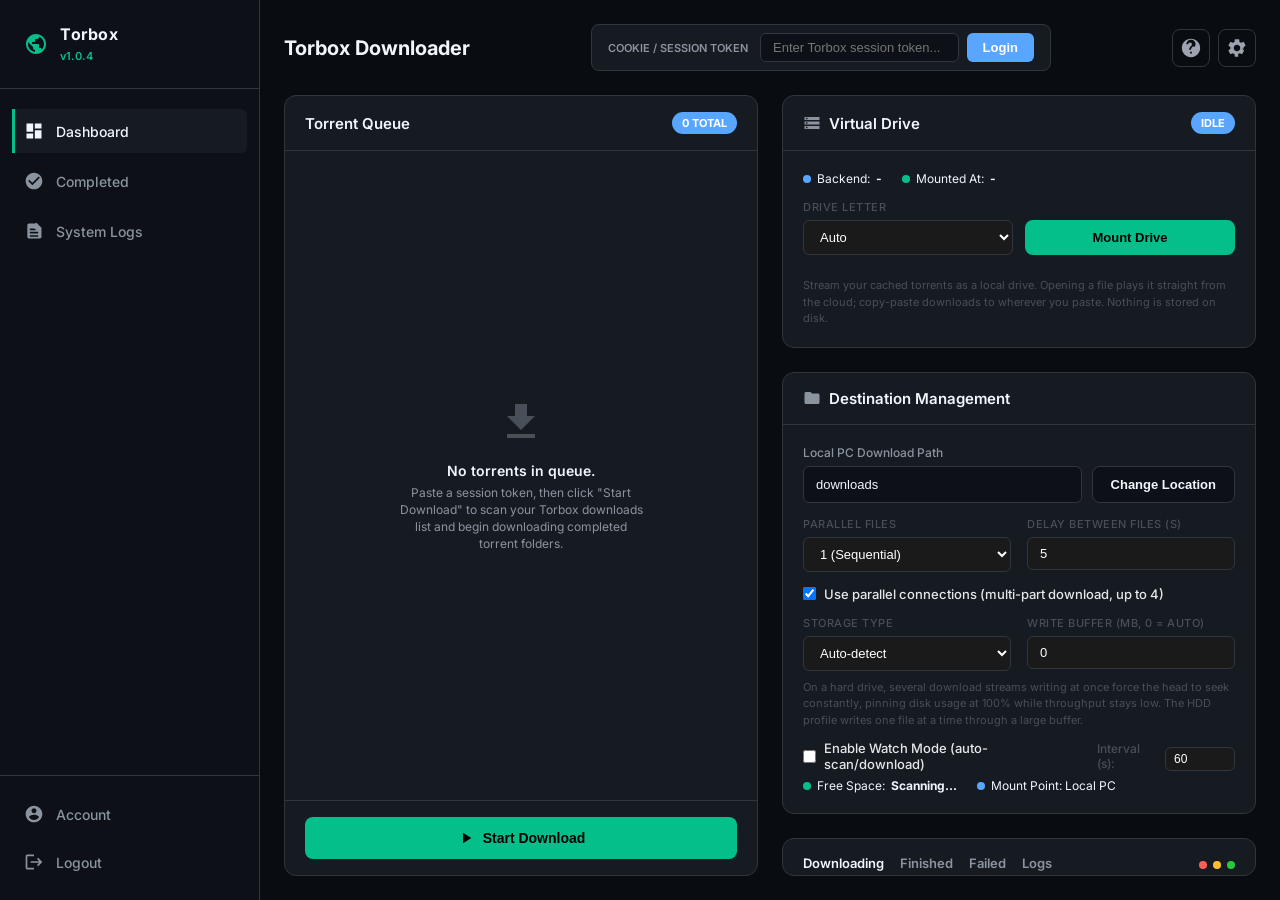
==== gui/index.html @ 49532474 "feat(mount): add virtual drive mounting functionality Implement a RaiDrive-style virtual drive mount" ====
<!DOCTYPE html>
<html lang="en">
<head>
    <meta charset="UTF-8">
    <meta name="viewport" content="width=device-width, initial-scale=1.0">
    <title>Torbox Downloader - Dashboard</title>
    <link href="https://fonts.googleapis.com/css2?family=Inter:wght@300;400;500;600;700&family=JetBrains+Mono:wght@400;500&display=swap" rel="stylesheet">
    <link rel="stylesheet" href="style.css">
</head>
<body>
    <div class="app-container">
        <!-- Sidebar Navigation -->
        <aside class="sidebar">
            <div class="sidebar-header">
                <div class="logo-icon">
                    <svg viewBox="0 0 24 24" width="24" height="24">
                        <path fill="#04BF8A" d="M12 2C6.48 2 2 6.48 2 12s4.48 10 10 10 10-4.48 10-10S17.52 2 12 2zm-1 17.93c-3.95-.49-7-3.85-7-7.93 0-.62.08-1.21.21-1.79L9 15v1c0 1.1.9 2 2 2v1.93zm6.9-2.54c-.26-.81-1-1.39-1.9-1.39h-1v-3c0-.55-.45-1-1-1H8v-2h2c.55 0 1-.45 1-1V7h2c1.1 0 2-.9 2-2v-.41c2.93 1.19 5 4.06 5 7.41 0 2.08-.8 3.97-2.1 5.39z"/>
                    </svg>
                </div>
                <div class="logo-text">
                    <h2>Torbox</h2>
                    <span>v1.0.4</span>
                </div>
            </div>
            
            <nav class="sidebar-menu">
                <a href="#" class="menu-item active" onclick="switchTab('dashboard')">
                    <svg viewBox="0 0 24 24" width="20" height="20" class="menu-icon"><path d="M3 13h8V3H3v10zm0 8h8v-6H3v6zm10 0h8V11h-8v10zm0-18v6h8V3h-8z"/></svg>
                    <span>Dashboard</span>
                </a>
                <a href="#" class="menu-item" onclick="switchTab('completed')">
                    <svg viewBox="0 0 24 24" width="20" height="20" class="menu-icon"><path d="M12 2C6.48 2 2 6.48 2 12s4.48 10 10 10 10-4.48 10-10S17.52 2 12 2zm-2 15l-5-5 1.41-1.41L10 14.17l7.59-7.59L19 8l-9 9z"/></svg>
                    <span>Completed</span>
                </a>
                <a href="#" class="menu-item" onclick="switchTab('logs')">
                    <svg viewBox="0 0 24 24" width="20" height="20" class="menu-icon"><path d="M13 3H6c-1.1 0-2 .9-2 2v14c0 1.1.89 2 1.99 2H19c1.1 0 2-.9 2-2V8l-6-6zm4 16H7v-2h10v2zm0-4H7v-2h10v2zm-3-4H7V9h7v2zm-1.5-6v4.5h4.5L12.5 5z"/></svg>
                    <span>System Logs</span>
                </a>
            </nav>

            <div class="sidebar-footer">
                <div class="menu-item" id="account-status">
                    <svg viewBox="0 0 24 24" width="20" height="20" class="menu-icon"><path d="M12 2C6.48 2 2 6.48 2 12s4.48 10 10 10 10-4.48 10-10S17.52 2 12 2zm0 3c1.66 0 3 1.34 3 3s-1.34 3-3 3-3-1.34-3-3 1.34-3 3-3zm0 14.2c-2.5 0-4.71-1.28-6-3.22.03-1.99 4-3.08 6-3.08 1.99 0 5.97 1.09 6 3.08-1.29 1.94-3.5 3.22-6 3.22z"/></svg>
                    <span>Account</span>
                </div>
                <a href="#" class="menu-item logout" onclick="triggerLogout()">
                    <svg viewBox="0 0 24 24" width="20" height="20" class="menu-icon"><path d="M17 7l-1.41 1.41L18.17 11H8v2h10.17l-2.58 2.58L17 17l5-5zM4 5h8V3H4c-1.1 0-2 .9-2 2v14c0 1.1.9 2 2 2h8v-2H4V5z"/></svg>
                    <span>Logout</span>
                </a>
            </div>
        </aside>

        <!-- Main Body -->
        <main class="main-content">
            <!-- Header section -->
            <header class="app-header">
                <div class="header-left">
                    <h1 id="page-title">Torbox Downloader</h1>
                </div>
                
                <div class="header-center">
                    <div class="cookie-input-box">
                        <label for="session-token-input">Cookie / Session Token</label>
                        <div class="input-wrapper">
                            <input type="password" id="session-token-input" placeholder="Enter Torbox session token..." />
                            <button id="login-btn" onclick="saveSettings()">Login</button>
                        </div>
                    </div>
                </div>

                <div class="header-right">
                    <div class="icon-btn" title="Help"><svg viewBox="0 0 24 24" width="22" height="22"><path fill="#9CA3AF" d="M12 2C6.48 2 2 6.48 2 12s4.48 10 10 10 10-4.48 10-10S17.52 2 12 2zm1 16h-2v-2h2v2zm1.07-7.75l-.9.92C12.45 11.9 12 12.5 12 14h-2v-.5c0-1.1.45-2.1 1.17-2.83l1.24-1.26c.37-.36.59-.86.59-1.41 0-1.1-.9-2-2-2s-2 .9-2 2H7c0-2.76 2.24-5 5-5s5 2.24 5 5c0 1.04-.42 1.99-1.07 2.75z"/></svg></div>
                    <div class="icon-btn" title="Settings"><svg viewBox="0 0 24 24" width="22" height="22"><path fill="#9CA3AF" d="M19.14 12.94c.04-.3.06-.61.06-.94 0-.32-.02-.64-.07-.94l2.03-1.58c.18-.14.23-.41.12-.61l-1.92-3.32c-.12-.22-.37-.29-.59-.22l-2.39.96c-.5-.38-1.03-.7-1.62-.94l-.36-2.54c-.04-.24-.24-.41-.48-.41h-3.84c-.24 0-.43.17-.47.41l-.36 2.54c-.59.24-1.13.57-1.62.94l-2.39-.96c-.22-.08-.47 0-.59.22L2.74 8.87c-.12.21-.08.47.12.61l2.03 1.58c-.05.3-.09.63-.09.94s.02.64.07.94l-2.03 1.58c-.18.14-.23.41-.12.61l1.92 3.32c.12.22.37.29.59.22l2.39-.96c.5.38 1.03.7 1.62.94l.36 2.54c.05.24.24.41.48.41h3.84c.24 0-.44-.17-.47-.41l-.36-2.54c.59-.24 1.13-.56 1.62-.94l2.39.96c.22.08.47 0 .59-.22l1.92-3.32c.12-.22.07-.47-.12-.61l-2.01-1.58zM12 15.6c-1.98 0-3.6-1.62-3.6-3.6s1.62-3.6 3.6-3.6 3.6 1.62 3.6 3.6-1.62 3.6-3.6 3.6z"/></svg></div>
                </div>
            </header>

            <!-- Page Views (Tab Content) -->
            <div class="tab-content" id="dashboard-view">
                <div class="dashboard-grid">
                    <!-- Left Column: Queue Management -->
                    <div class="card torrent-queue-card">
                        <div class="card-header">
                            <h3>Torrent Queue</h3>
                            <span class="badge" id="queue-count">0 TOTAL</span>
                        </div>
                        
                        <div class="queue-list" id="queue-container">
                            <div class="empty-state">
                                <svg viewBox="0 0 24 24" width="48" height="48" class="empty-icon"><path d="M19 9h-4V3H9v6H5l7 7 7-7zM5 18v2h14v-2H5z"/></svg>
                                <p>No torrents in queue.</p>
                                <span>Paste a session token, then click "Start Download" to scan your Torbox downloads list and begin downloading completed torrent folders.</span>
                            </div>
                        </div>

                        <div class="card-footer">
                            <button class="btn btn-primary btn-large" id="start-btn" onclick="toggleDownloadProcess()">
                                <svg viewBox="0 0 24 24" width="18" height="18" class="btn-icon"><path d="M8 5v14l11-7z"/></svg>
                                <span id="start-btn-text">Start Download</span>
                            </button>
                        </div>
                    </div>

                    <!-- Right Column: System Status, Path & Real-time Console -->
                    <div class="right-column">
                        <!-- Virtual Drive Card -->
                        <div class="card path-card" id="drive-card">
                            <div class="card-header">
                                <h3><svg viewBox="0 0 24 24" width="18" height="18" class="header-icon"><path d="M2 20h20v-4H2v4zm2-3h2v2H4v-2zM2 4v4h20V4H2zm2 3H4V5h2v2zm-2 7h20v-4H2v4zm2-3h2v2H4v-2z"/></svg> Virtual Drive</h3>
                                <span class="badge" id="drive-status-badge">IDLE</span>
                            </div>
                            <div class="card-body">
                                <div class="path-stats">
                                    <span class="stat-item"><span class="dot blue"></span> Backend: <strong id="drive-backend-val">-</strong></span>
                                    <span class="stat-item"><span class="dot emerald"></span> Mounted At: <strong id="drive-letter-val">-</strong></span>
                                </div>
                                <div style="display: flex; gap: 12px; margin-top: 14px;">
                                    <div style="flex: 1;">
                                        <label for="drive-letter-input" style="display: block; font-size: 11px; text-transform: uppercase; letter-spacing: 0.5px; color: var(--text-muted); margin-bottom: 6px;">Drive Letter</label>
                                        <select id="drive-letter-input" onchange="saveSettings()" style="width: 100%; background: #1a1a1a; border: 1px solid var(--border-color); border-radius: 6px; color: #ffffff; padding: 8px 12px; font-size: 13px; outline: none; box-sizing: border-box;">
                                            <option value="">Auto</option>
                                            <option value="Z">Z:</option>
                                            <option value="Y">Y:</option>
                                            <option value="X">X:</option>
                                            <option value="W">W:</option>
                                            <option value="V">V:</option>
                                            <option value="U">U:</option>
                                            <option value="T">T:</option>
                                            <option value="S">S:</option>
                                            <option value="R">R:</option>
                                            <option value="Q">Q:</option>
                                            <option value="P">P:</option>
                                            <option value="O">O:</option>
                                            <option value="N">N:</option>
                                            <option value="M">M:</option>
                                            <option value="L">L:</option>
                                            <option value="K">K:</option>
                                            <option value="J">J:</option>
                                            <option value="I">I:</option>
                                            <option value="H">H:</option>
                                            <option value="G">G:</option>
                                            <option value="F">F:</option>
                                        </select>
                                    </div>
                                    <div style="flex: 1; display: flex; align-items: flex-end;">
                                        <button class="btn btn-primary" id="mount-btn" onclick="mountDrive()" style="width: 100%;">Mount Drive</button>
                                    </div>
                                </div>
                                <div style="display: flex; gap: 10px; margin-top: 12px;">
                                    <button class="btn btn-secondary" id="open-drive-btn" onclick="openDrive()" style="flex: 1; display: none;">Open Drive</button>
                                    <button class="btn btn-secondary" id="unmount-btn" onclick="unmountDrive()" style="flex: 1; display: none;">Unmount</button>
                                </div>
                                <div style="margin-top: 10px; font-size: 11px; color: var(--text-muted); line-height: 1.5;" id="drive-hint-text">
                                    Stream your cached torrents as a local drive. Opening a file plays it straight from the cloud; copy-paste downloads to wherever you paste. Nothing is stored on disk.
                                </div>
                            </div>
                        </div>

                        <!-- Path Card -->
                        <div class="card path-card">
                            <div class="card-header">
                                <h3><svg viewBox="0 0 24 24" width="18" height="18" class="header-icon"><path d="M10 4H4c-1.1 0-1.99.9-1.99 2L2 18c0 1.1.9 2 2 2h16c1.1 0 2-.9 2-2V8c0-1.1-.9-2-2-2h-8l-2-2z"/></svg> Destination Management</h3>
                            </div>
                            <div class="card-body">
                                <label for="download-path-input">Local PC Download Path</label>
                                <div class="path-input-wrapper">
                                    <input type="text" id="download-path-input" value="downloads" placeholder="E.g., D:\Downloads\torbox" />
                                    <button class="btn btn-secondary" onclick="saveSettings()">Change Location</button>
                                </div>
                                <div style="display: flex; gap: 16px; margin-top: 14px; margin-bottom: 14px;">
                                    <div style="flex: 1;">
                                        <label for="parallel-downloads-input" style="display: block; font-size: 11px; text-transform: uppercase; letter-spacing: 0.5px; color: var(--text-muted); margin-bottom: 6px;">Parallel Files</label>
                                        <select id="parallel-downloads-input" onchange="saveSettings()" style="width: 100%; background: #1a1a1a; border: 1px solid var(--border-color); border-radius: 6px; color: #ffffff; padding: 8px 12px; font-size: 13px; outline: none; box-sizing: border-box;">
                                            <option value="1">1 (Sequential)</option>
                                            <option value="2">2 Files</option>
                                            <option value="3">3 Files</option>
                                            <option value="4">4 Files</option>
                                            <option value="5">5 Files</option>
                                        </select>
                                    </div>
                                    <div style="flex: 1;">
                                        <label for="delay-input" style="display: block; font-size: 11px; text-transform: uppercase; letter-spacing: 0.5px; color: var(--text-muted); margin-bottom: 6px;">Delay Between Files (s)</label>
                                    <input type="number" id="delay-input" min="0" max="60" value="5" onchange="saveSettings()" style="width: 100%; background: #1a1a1a; border: 1px solid var(--border-color); border-radius: 6px; color: #ffffff; padding: 8px 12px; font-size: 13px; outline: none; box-sizing: border-box;" />
                                </div>
                            </div>
                            <div style="margin-top: 12px;">
                                <label style="display: flex; align-items: center; gap: 8px; font-size: 13px; color: #e5e7eb; cursor: pointer;">
                                    <input type="checkbox" id="parallel-connections-input" checked onchange="saveSettings()" />
                                    <span>Use parallel connections (multi-part download, up to 4)</span>
                                </label>
                            </div>
                            <div style="display: flex; gap: 16px; margin-top: 14px;">
                                <div style="flex: 1;">
                                    <label for="disk-profile-input" style="display: block; font-size: 11px; text-transform: uppercase; letter-spacing: 0.5px; color: var(--text-muted); margin-bottom: 6px;">Storage Type</label>
                                    <select id="disk-profile-input" onchange="saveSettings()" style="width: 100%; background: #1a1a1a; border: 1px solid var(--border-color); border-radius: 6px; color: #ffffff; padding: 8px 12px; font-size: 13px; outline: none; box-sizing: border-box;">
                                        <option value="auto">Auto-detect</option>
                                        <option value="hdd">HDD (low disk usage)</option>
                                        <option value="ssd">SSD / NVMe (max speed)</option>
                                    </select>
                                </div>
                                <div style="flex: 1;">
                                    <label for="write-buffer-input" style="display: block; font-size: 11px; text-transform: uppercase; letter-spacing: 0.5px; color: var(--text-muted); margin-bottom: 6px;">Write Buffer (MB, 0 = auto)</label>
                                    <input type="number" id="write-buffer-input" min="0" max="256" step="4" value="0" onchange="saveSettings()" style="width: 100%; background: #1a1a1a; border: 1px solid var(--border-color); border-radius: 6px; color: #ffffff; padding: 8px 12px; font-size: 13px; outline: none; box-sizing: border-box;" />
                                </div>
                            </div>
                            <div style="margin-top: 8px; font-size: 11px; color: var(--text-muted); line-height: 1.5;">
                                On a hard drive, several download streams writing at once force the head to seek constantly, pinning disk usage at 100% while throughput stays low. The HDD profile writes one file at a time through a large buffer.
                            </div>
                            <div style="margin-top: 12px; display: flex; align-items: center; gap: 16px;">
                                <label style="display: flex; align-items: center; gap: 8px; font-size: 13px; color: #e5e7eb; cursor: pointer;">
                                    <input type="checkbox" id="watch-mode-input" onchange="saveSettings()" />
                                    <span>Enable Watch Mode (auto-scan/download)</span>
                                </label>
                                <div style="display: flex; align-items: center; gap: 8px;">
                                    <label for="watch-interval-input" style="font-size: 12px; color: var(--text-muted);">Interval (s):</label>
                                    <input type="number" id="watch-interval-input" min="10" max="3600" value="60" onchange="saveSettings()" style="width: 70px; background: #1a1a1a; border: 1px solid var(--border-color); border-radius: 6px; color: #ffffff; padding: 4px 8px; font-size: 12px; outline: none; box-sizing: border-box;" />
                                </div>
                            </div>
                            <div class="path-stats">
                                    <span class="stat-item"><span class="dot emerald"></span> Free Space: <strong id="free-space-val">Scanning...</strong></span>
                                    <span class="stat-item"><span class="dot blue"></span> Mount Point: Local PC</span>
                                </div>
                            </div>
                        </div>

                        <!-- Console Logs Card -->
                        <div class="card console-card">
                            <div class="card-header flex-header">
                                <div class="tabs-sub">
                                    <span class="sub-tab active" id="sub-tab-downloading" onclick="switchConsoleTab('downloading')">Downloading</span>
                                    <span class="sub-tab" id="sub-tab-finished" onclick="switchConsoleTab('finished')">Finished</span>
                                    <span class="sub-tab" id="sub-tab-failed" onclick="switchConsoleTab('failed')">Failed</span>
                                    <span class="sub-tab" id="sub-tab-logs" onclick="switchConsoleTab('logs')">Logs</span>
                                </div>
                                <div class="window-controls">
                                    <span class="w-dot red"></span>
                                    <span class="w-dot yellow"></span>
                                    <span class="w-dot green"></span>
                                </div>
                            </div>
                            <div class="console-body" id="console-logs">
                                <div class="console-line text-muted">[2026-07-04 12:00:00] INFO: Torbox Downloader dashboard initialized.</div>
                            </div>
                            <div class="console-footer">
                                <div class="console-actions">
                                    <button onclick="clearConsoleLogs()" class="clear-btn">Clear Console</button>
                                </div>
                            </div>
                        </div>
                    </div>
                </div>
            </div>

            <!-- Completed View -->
            <div class="tab-content hidden" id="completed-view">
                <div class="card full-width-card">
                    <div class="card-header">
                        <h3>Completed Downloads</h3>
                    </div>
                    <div class="card-body">
                        <table class="data-table">
                            <thead>
                                <tr>
                                    <th>Filename</th>
                                    <th>Folder / Path</th>
                                    <th>Size</th>
                                    <th>Status</th>
                                </tr>
                            </thead>
                            <tbody id="completed-table-body">
                                <tr>
                                    <td colspan="4" class="text-center text-muted">No completed downloads in this session yet.</td>
                                </tr>
                            </tbody>
                        </table>
                    </div>
                </div>
            </div>

            <!-- Logs View -->
            <div class="tab-content hidden" id="logs-view">
                <div class="card full-width-card logs-full-card">
                    <div class="card-header flex-header">
                        <h3>Full Raw System Logs</h3>
                        <button onclick="clearConsoleLogs()" class="btn btn-secondary btn-sm">Clear All Logs</button>
                    </div>
                    <div class="console-body full-height" id="full-raw-logs">
                        <div class="console-line text-muted">No raw logs collected yet.</div>
                    </div>
                </div>
            </div>
        </main>
    </div>

    <!-- Torrent Files Selection Modal -->
    <div id="files-modal" class="modal-overlay" style="display: none;">
        <div class="modal-content">
            <div class="modal-header">
                <h3>Select Files to Download</h3>
                <span class="close-modal" onclick="closeFilesModal()">&times;</span>
            </div>
            <div class="modal-body">
                <div id="modal-loading-state" class="modal-loading-overlay">
                    <div class="spinner"></div>
                    <p>Scraping torrent files structure...</p>
                </div>
                <div id="modal-error-state" class="modal-error-container" style="display: none;">
                    <div class="error-icon">⚠️</div>
                    <p id="modal-error-msg">Failed to load files structure.</p>
                    <button class="btn btn-secondary btn-sm" onclick="retryFetchStructure()">Retry</button>
                </div>
                <div id="modal-tree-content" style="display: none;">
                    <div class="torrent-modal-details">
                        <p>Torrent Name: <strong id="modal-torrent-name"></strong></p>
                    </div>
                    <div class="modal-actions-bar">
                        <label class="select-all-label">
                            <input type="checkbox" id="modal-select-all" checked onchange="toggleSelectAllFiles(this)" />
                            <span>Select All Files</span>
                            <span id="modal-selected-count" style="margin-left: 8px; font-weight: normal; color: #a0aec0;"></span>
                        </label>
                    </div>
                    <div class="files-tree-container" id="modal-files-tree">
                        <!-- Dynamic collapsible tree -->
                    </div>
                </div>
            </div>
            <div class="modal-footer">
                <button class="btn btn-secondary" onclick="closeFilesModal()">Cancel</button>
                <button class="btn btn-secondary" id="modal-generate-links-btn" onclick="openGenerateLinksModal()" style="display: none; align-items: center; gap: 8px;">
                    <svg viewBox="0 0 24 24" width="18" height="18" fill="currentColor" style="display: block;"><path d="M16 5v2h-2V5h2m4-2H12c-1.1 0-2 .9-2 2v14c0 1.1.9 2 2 2h8c1.1 0 2-.9 2-2V5c0-1.1-.9-2-2-2zm0 16H12V5h8v14zM4 7H2v14c0 1.1.9 2 2 2h14v-2H4V7z"/></svg>
                    <span>Generate DL Links</span>
                </button>
                <button class="btn btn-primary" id="modal-download-btn" onclick="startSelectedDownload()" style="display: none;">Download Selected</button>
            </div>
        </div>
    </div>

    <!-- Generate DL Links Modal -->
    <div id="generate-links-modal" class="modal-overlay" style="display: none;">
        <div class="modal-content">
            <div class="modal-header">
                <h3>Generate Download Links</h3>
                <span class="close-modal" onclick="closeGenerateLinksModal()">&times;</span>
            </div>
            <div class="modal-body">
                <div id="gen-links-setup">
                    <p style="margin-bottom: 16px; color: var(--text-secondary);">
                        Generate direct download links for the <strong id="gen-links-selected-count" style="color: var(--text-primary);">0</strong> selected files.
                    </p>
                    <div style="margin-bottom: 20px;">
                        <label style="display: block; font-size: 11px; text-transform: uppercase; letter-spacing: 0.5px; color: var(--text-secondary); margin-bottom: 8px;">Link Format Option</label>
                        <div class="link-format-options">
                            <label class="link-format-option">
                                <input type="radio" name="link-format" value="just-link" checked />
                                <span>1. Just link (e.g., https://...)</span>
                            </label>
                            <label class="link-format-option">
                                <input type="radio" name="link-format" value="link-title" />
                                <span>2. link:title (e.g., https://...:filename.ext)</span>
                            </label>
                        </div>
                    </div>
                    <button class="btn btn-primary btn-large" style="width: 100%; display: flex; align-items: center; justify-content: center; gap: 8px;" id="gen-links-start-btn" onclick="startGeneratingLinks()">
                        <svg viewBox="0 0 24 24" width="18" height="18" fill="currentColor"><path d="M12 2C6.48 2 2 6.48 2 12s4.48 10 10 10 10-4.48 10-10S17.52 2 12 2zm1 15h-2v-6h2v6zm0-8h-2V7h2v2z"/></svg>
                        <span>Generate Links</span>
                    </button>
                </div>
                
                <div id="gen-links-progress-container" style="display: none; margin-top: 10px; flex-grow: 1; flex-direction: column; justify-content: center;">
                    <div class="progress-bar-wrapper">
                        <div id="gen-links-progress-bar"></div>
                    </div>
                    <p id="gen-links-progress-status" style="font-size: 13px; text-align: center; color: var(--text-secondary);">Generating: 0 / 0 completed...</p>
                </div>

                <div id="gen-links-result-container" style="display: none; margin-top: 10px; flex-grow: 1; display: flex; flex-direction: column;">
                    <label for="gen-links-textarea" style="display: block; font-size: 11px; text-transform: uppercase; letter-spacing: 0.5px; color: var(--text-secondary); margin-bottom: 8px;">Generated Links</label>
                    <textarea id="gen-links-textarea" readonly></textarea>
                    <div style="margin-top: 12px; display: flex; gap: 10px;">
                        <button class="btn btn-primary" style="flex: 1;" onclick="copyGeneratedLinks()">Copy to Clipboard</button>
                    </div>
                </div>
            </div>
            <div class="modal-footer">
                <button class="btn btn-secondary" onclick="closeGenerateLinksModal()">Close</button>
            </div>
        </div>
    </div>

    <div id="toast-container"></div>
    <script src="app.js"></script>
</body>
</html>
---- gui/style.css ----
:root {
    --bg-darker: #090c10;
    --bg-dark: #0d1117;
    --bg-panel: #161b22;
    --bg-input: #0d1117;
    --border-color: #30363d;
    --border-hover: #04BF8A;
    --text-primary: #f0f6fc;
    --text-secondary: #8b949e;
    --text-muted: #484f58;
    --accent-emerald: #04BF8A;
    --accent-blue: #58a6ff;
    --accent-red: #ff7b72;
    --font-sans: 'Inter', sans-serif;
    --font-mono: 'JetBrains Mono', monospace;
    --sidebar-width: 260px;
}

* {
    box-sizing: border-box;
    margin: 0;
    padding: 0;
}

body {
    background-color: var(--bg-darker);
    color: var(--text-primary);
    font-family: var(--font-sans);
    height: 100vh;
    overflow: hidden;
}

.app-container {
    display: flex;
    height: 100vh;
    width: 100vw;
}

/* Sidebar Styling */
.sidebar {
    background-color: var(--bg-dark);
    border-right: 1px solid var(--border-color);
    display: flex;
    flex-direction: column;
    height: 100%;
    width: var(--sidebar-width);
    flex-shrink: 0;
}

.sidebar-header {
    align-items: center;
    border-bottom: 1px solid var(--border-color);
    display: flex;
    gap: 12px;
    padding: 24px;
}

.logo-icon svg {
    display: block;
}

.logo-text h2 {
    font-size: 16px;
    font-weight: 700;
    letter-spacing: 0.5px;
}

.logo-text span {
    color: var(--accent-emerald);
    font-size: 11px;
    font-weight: 600;
}

.sidebar-menu {
    display: flex;
    flex-direction: column;
    gap: 6px;
    padding: 20px 12px;
    flex-grow: 1;
}

.menu-item {
    align-items: center;
    border-radius: 6px;
    color: var(--text-secondary);
    display: flex;
    gap: 12px;
    padding: 12px;
    text-decoration: none;
    transition: all 0.2s ease;
    font-size: 14px;
    font-weight: 500;
}

.menu-item:hover, .menu-item.active {
    background-color: var(--bg-panel);
    color: var(--text-primary);
}

.menu-item.active {
    border-left: 3px solid var(--accent-emerald);
    border-radius: 0 6px 6px 0;
    padding-left: 9px;
}

.menu-icon {
    fill: currentColor;
    transition: transform 0.2s ease;
}

.menu-item:hover .menu-icon {
    transform: translateX(2px);
}

.sidebar-footer {
    border-top: 1px solid var(--border-color);
    display: flex;
    flex-direction: column;
    gap: 4px;
    padding: 16px 12px;
}

.menu-item.logout:hover {
    color: var(--accent-red);
}

/* Main content */
.main-content {
    display: flex;
    flex-direction: column;
    flex-grow: 1;
    height: 100%;
    overflow: hidden;
    padding: 24px;
}

/* Header */
.app-header {
    display: flex;
    align-items: center;
    justify-content: space-between;
    margin-bottom: 24px;
    flex-shrink: 0;
    gap: 20px;
}

.app-header h1 {
    font-size: 20px;
    font-weight: 700;
}

.cookie-input-box {
    background-color: var(--bg-panel);
    border: 1px solid var(--border-color);
    border-radius: 8px;
    padding: 8px 16px;
    display: flex;
    align-items: center;
    gap: 12px;
    width: 460px;
}

.cookie-input-box label {
    color: var(--text-secondary);
    font-size: 11px;
    font-weight: 600;
    text-transform: uppercase;
    white-space: nowrap;
}

.input-wrapper {
    display: flex;
    flex-grow: 1;
    gap: 8px;
}

.input-wrapper input {
    background-color: var(--bg-input);
    border: 1px solid var(--border-color);
    border-radius: 6px;
    color: var(--text-primary);
    padding: 6px 12px;
    font-size: 13px;
    flex-grow: 1;
    outline: none;
    transition: border-color 0.2s;
}

.input-wrapper input:focus {
    border-color: var(--accent-emerald);
}

.input-wrapper button {
    background-color: var(--accent-blue);
    border: none;
    border-radius: 6px;
    color: #ffffff;
    cursor: pointer;
    font-size: 13px;
    font-weight: 600;
    padding: 6px 16px;
    transition: opacity 0.2s;
}

.input-wrapper button:hover {
    opacity: 0.9;
}

.header-right {
    display: flex;
    gap: 8px;
}

.icon-btn {
    align-items: center;
    background-color: transparent;
    border: 1px solid var(--border-color);
    border-radius: 8px;
    cursor: pointer;
    display: flex;
    height: 38px;
    justify-content: center;
    width: 38px;
    transition: all 0.2s;
}

.icon-btn:hover {
    background-color: var(--bg-panel);
    border-color: var(--text-secondary);
}

/* Dashboard views & Content Grid */
.tab-content {
    flex-grow: 1;
    overflow: hidden;
    display: flex;
}

.tab-content.hidden {
    display: none !important;
}

.dashboard-grid {
    display: grid;
    grid-template-columns: 1fr 1fr;
    gap: 24px;
    width: 100%;
    height: 100%;
}

.right-column {
    display: flex;
    flex-direction: column;
    gap: 24px;
    height: 100%;
    overflow: hidden;
}

/* Cards layout */
.card {
    background-color: var(--bg-panel);
    border: 1px solid var(--border-color);
    border-radius: 12px;
    display: flex;
    flex-direction: column;
    overflow: hidden;
}

.torrent-queue-card {
    height: 100%;
}

.card-header {
    border-bottom: 1px solid var(--border-color);
    display: flex;
    align-items: center;
    justify-content: space-between;
    padding: 16px 20px;
    flex-shrink: 0;
}

.card-header h3 {
    font-size: 15px;
    font-weight: 600;
    display: flex;
    align-items: center;
    gap: 8px;
}

.header-icon {
    fill: var(--text-secondary);
}

.flex-header {
    display: flex;
    justify-content: space-between;
    align-items: center;
}

.badge {
    background-color: var(--accent-blue);
    border-radius: 20px;
    color: #ffffff;
    font-size: 11px;
    font-weight: 700;
    padding: 4px 10px;
}

.card-body {
    padding: 20px;
    flex-grow: 1;
    overflow-y: auto;
}

/* Torrent Queue items */
.queue-list {
    flex-grow: 1;
    overflow-y: auto;
    padding: 16px 20px;
    display: flex;
    flex-direction: column;
    gap: 12px;
}

.queue-item {
    background-color: var(--bg-dark);
    border: 1px solid var(--border-color);
    border-radius: 8px;
    padding: 14px 16px;
    display: flex;
    flex-direction: column;
    gap: 8px;
    transition: all 0.2s;
    position: relative;
}

.queue-item:hover {
    border-color: var(--accent-emerald);
}

.queue-item.selected {
    border-color: var(--accent-emerald);
    box-shadow: 0 0 0 1px var(--accent-emerald);
    background-color: rgba(4, 191, 138, 0.05);
}

.queue-row {
    display: flex;
    justify-content: space-between;
    align-items: center;
}

.torrent-name {
    font-size: 13px;
    font-weight: 600;
    max-width: 70%;
    overflow: hidden;
    text-overflow: ellipsis;
    white-space: nowrap;
}

.torrent-size {
    font-size: 12px;
    color: var(--text-secondary);
    font-weight: 500;
}

.torrent-status {
    font-size: 11px;
    font-weight: 500;
    text-transform: uppercase;
    display: flex;
    align-items: center;
    gap: 6px;
}

.status-text.completed { color: var(--accent-emerald); }
.status-text.downloading { color: var(--accent-blue); }
.status-text.queued { color: var(--text-secondary); }
.status-text.failed { color: var(--accent-red); }

.progress-container {
    background-color: var(--bg-panel);
    border-radius: 4px;
    height: 6px;
    width: 100%;
    overflow: hidden;
    position: relative;
}

.progress-bar {
    background-color: var(--accent-emerald);
    height: 100%;
    width: 0%;
    transition: width 0.3s ease;
}

.progress-bar.downloading {
    background-color: var(--accent-blue);
}

.progress-bar.failed {
    background-color: var(--accent-red);
}

/* Empty State visual */
.empty-state {
    display: flex;
    flex-direction: column;
    align-items: center;
    justify-content: center;
    text-align: center;
    flex-grow: 1;
    padding: 40px 20px;
}

.empty-icon {
    fill: var(--text-muted);
    margin-bottom: 16px;
}

.empty-state p {
    font-size: 14px;
    font-weight: 600;
    margin-bottom: 6px;
}

.empty-state span {
    color: var(--text-secondary);
    font-size: 12px;
    max-width: 250px;
    line-height: 1.4;
}

.card-footer {
    border-top: 1px solid var(--border-color);
    padding: 16px 20px;
    display: flex;
    flex-direction: column;
    gap: 12px;
    flex-shrink: 0;
}

.torrent-url-input input {
    width: 100%;
    background-color: var(--bg-dark);
    border: 1px solid var(--border-color);
    border-radius: 6px;
    color: var(--text-primary);
    padding: 10px 14px;
    font-size: 13px;
    outline: none;
}

.torrent-url-input input:focus {
    border-color: var(--accent-emerald);
}

/* Buttons */
.btn {
    align-items: center;
    border: none;
    border-radius: 8px;
    cursor: pointer;
    display: inline-flex;
    font-size: 13px;
    font-weight: 600;
    justify-content: center;
    gap: 8px;
    padding: 10px 18px;
    transition: all 0.2s;
}

.btn-primary {
    background-color: var(--accent-emerald);
    color: #000000;
}

.btn-primary:hover {
    filter: brightness(1.1);
}

.btn-secondary {
    background-color: var(--bg-dark);
    border: 1px solid var(--border-color);
    color: var(--text-primary);
}

.btn-secondary:hover {
    background-color: var(--bg-panel);
    border-color: var(--text-secondary);
}

.btn-large {
    width: 100%;
    padding: 12px;
    font-size: 14px;
}

.btn-icon {
    fill: currentColor;
}

/* Path Card Specifics */
.path-input-wrapper {
    display: flex;
    gap: 10px;
    margin-bottom: 12px;
}

.path-input-wrapper input {
    background-color: var(--bg-input);
    border: 1px solid var(--border-color);
    border-radius: 6px;
    color: var(--text-primary);
    padding: 8px 12px;
    font-size: 13px;
    flex-grow: 1;
    outline: none;
}

.path-input-wrapper input:focus {
    border-color: var(--accent-emerald);
}

.path-card label {
    display: block;
    color: var(--text-secondary);
    font-size: 12px;
    font-weight: 500;
    margin-bottom: 6px;
}

.path-stats {
    display: flex;
    gap: 20px;
    font-size: 12px;
}

.stat-item {
    display: flex;
    align-items: center;
    gap: 6px;
}

.dot {
    height: 8px;
    width: 8px;
    border-radius: 50%;
    display: inline-block;
}

.dot.emerald { background-color: var(--accent-emerald); }
.dot.blue { background-color: var(--accent-blue); }

/* Console Card Specifics */
.console-card {
    flex-grow: 1;
    height: 0; /* Let flex layout fill the height */
}

.tabs-sub {
    display: flex;
    gap: 16px;
}

.sub-tab {
    color: var(--text-secondary);
    cursor: pointer;
    font-size: 13px;
    font-weight: 600;
    padding-bottom: 4px;
    position: relative;
}

.sub-tab.active {
    color: var(--text-primary);
}

.sub-tab.active::after {
    background-color: var(--accent-blue);
    bottom: -13px;
    content: "";
    height: 2px;
    left: 0;
    position: absolute;
    width: 100%;
}

.window-controls {
    display: flex;
    gap: 6px;
}

.w-dot {
    height: 8px;
    width: 8px;
    border-radius: 50%;
    display: inline-block;
}

.w-dot.red { background-color: #ff5f56; }
.w-dot.yellow { background-color: #ffbd2e; }
.w-dot.green { background-color: #27c93f; }

.console-body {
    background-color: var(--bg-darker);
    border: 1px solid var(--border-color);
    border-radius: 6px;
    font-family: var(--font-mono);
    font-size: 11px;
    overflow-y: auto;
    padding: 16px;
    flex-grow: 1;
    margin: 10px 20px;
    display: flex;
    flex-direction: column;
    gap: 6px;
}

.console-line {
    line-height: 1.4;
    white-space: pre-wrap;
    word-break: break-all;
}

.text-muted { color: var(--text-secondary); }
.text-center { text-align: center; }

.console-footer {
    border-top: 1px solid var(--border-color);
    padding: 10px 20px;
    display: flex;
    align-items: center;
    justify-content: space-between;
    flex-shrink: 0;
}

.sys-metrics {
    display: flex;
    gap: 16px;
    font-size: 11px;
    color: var(--text-secondary);
}

.clear-btn {
    background: none;
    border: none;
    color: var(--text-secondary);
    cursor: pointer;
    font-size: 11px;
    font-weight: 500;
    transition: color 0.2s;
}

.clear-btn:hover {
    color: var(--text-primary);
}

/* Full Width Card (Completed Page) */
.full-width-card {
    width: 100%;
    height: 100%;
}

.data-table {
    width: 100%;
    border-collapse: collapse;
    font-size: 13px;
    text-align: left;
}

.data-table th, .data-table td {
    padding: 12px 16px;
    border-bottom: 1px solid var(--border-color);
}

.data-table th {
    font-weight: 600;
    color: var(--text-secondary);
}

/* System Logs View Card */
.logs-full-card {
    width: 100%;
    height: 100%;
}

.console-body.full-height {
    margin: 20px;
    height: calc(100% - 100px);
}

/* Toast Notifications */
#toast-container {
    position: fixed;
    top: 20px;
    right: 20px;
    z-index: 10000;
    display: flex;
    flex-direction: column;
    gap: 10px;
    pointer-events: none;
}

.toast {
    pointer-events: auto;
    display: flex;
    align-items: flex-start;
    gap: 12px;
    padding: 14px 18px;
    border-radius: 10px;
    background: var(--bg-panel);
    border: 1px solid var(--border-color);
    box-shadow: 0 8px 32px rgba(0, 0, 0, 0.4);
    backdrop-filter: blur(12px);
    min-width: 340px;
    max-width: 460px;
    animation: toast-slide-in 0.35s cubic-bezier(0.22, 1, 0.36, 1);
    transition: opacity 0.3s ease, transform 0.3s ease;
}

.toast.toast-hiding {
    opacity: 0;
    transform: translateX(30px);
}

.toast-icon {
    flex-shrink: 0;
    width: 22px;
    height: 22px;
    margin-top: 1px;
}

.toast-body {
    flex: 1;
}

.toast-title {
    font-weight: 600;
    font-size: 13px;
    margin-bottom: 3px;
}

.toast-message {
    font-size: 12px;
    color: var(--text-secondary);
    line-height: 1.4;
}

.toast-close {
    flex-shrink: 0;
    background: none;
    border: none;
    color: var(--text-muted);
    cursor: pointer;
    font-size: 18px;
    line-height: 1;
    padding: 0 2px;
    transition: color 0.2s;
}

.toast-close:hover {
    color: var(--text-primary);
}

.toast.toast-warning {
    border-color: #d4940080;
    background: linear-gradient(135deg, rgba(212, 148, 0, 0.08), var(--bg-panel));
}

.toast.toast-warning .toast-icon { fill: #d49400; }
.toast.toast-warning .toast-title { color: #f0b429; }

.toast.toast-error {
    border-color: #ff7b7280;
    background: linear-gradient(135deg, rgba(255, 123, 114, 0.08), var(--bg-panel));
}

.toast.toast-error .toast-icon { fill: var(--accent-red); }
.toast.toast-error .toast-title { color: var(--accent-red); }

.toast.toast-success {
    border-color: #04BF8A80;
    background: linear-gradient(135deg, rgba(4, 191, 138, 0.08), var(--bg-panel));
}

.toast.toast-success .toast-icon { fill: var(--accent-emerald); }
.toast.toast-success .toast-title { color: var(--accent-emerald); }

@keyframes toast-slide-in {
    from { opacity: 0; transform: translateX(40px); }
    to { opacity: 1; transform: translateX(0); }
}

/* Modal Overlay & Modal Window */
.modal-overlay {
    position: fixed;
    top: 0;
    left: 0;
    width: 100vw;
    height: 100vh;
    background: rgba(0, 0, 0, 0.7);
    backdrop-filter: blur(8px);
    display: flex;
    align-items: center;
    justify-content: center;
    z-index: 1000;
    opacity: 0;
    pointer-events: none;
    transition: opacity 0.3s ease;
}

.modal-overlay.active {
    opacity: 1;
    pointer-events: auto;
}

.modal-content {
    background: linear-gradient(135deg, #18181b 0%, #09090b 100%);
    border: 1px solid var(--border-color);
    border-radius: 12px;
    width: 90%;
    max-width: 650px;
    max-height: 80vh;
    box-shadow: 0 20px 25px -5px rgba(0, 0, 0, 0.8), 0 0 20px rgba(4, 191, 138, 0.15);
    display: flex;
    flex-direction: column;
    overflow: hidden;
    transform: scale(0.95);
    transition: transform 0.3s ease;
}

.modal-overlay.active .modal-content {
    transform: scale(1);
}

.modal-header {
    padding: 16px 24px;
    border-bottom: 1px solid var(--border-color);
    display: flex;
    justify-content: space-between;
    align-items: center;
    background: var(--bg-panel);
}

.modal-header h3 {
    margin: 0;
    font-size: 16px;
    font-weight: 700;
    color: var(--text-primary);
}

.close-modal {
    color: var(--text-muted);
    font-size: 24px;
    font-weight: 300;
    cursor: pointer;
    line-height: 1;
    transition: color 0.2s;
}

.close-modal:hover {
    color: var(--text-primary);
}

.modal-body {
    padding: 24px;
    overflow-y: auto;
    flex-grow: 1;
    display: flex;
    flex-direction: column;
    min-height: 250px;
    position: relative;
}

.modal-footer {
    padding: 16px 24px;
    border-top: 1px solid var(--border-color);
    display: flex;
    justify-content: flex-end;
    gap: 12px;
    background: var(--bg-panel);
}

/* Spinner / Loading state */
.modal-loading-overlay {
    display: flex;
    flex-direction: column;
    align-items: center;
    justify-content: center;
    position: absolute;
    top: 0;
    left: 0;
    right: 0;
    bottom: 0;
    background: rgba(9, 9, 11, 0.9);
    z-index: 10;
    gap: 16px;
}

.spinner {
    width: 40px;
    height: 40px;
    border: 3px solid rgba(4, 191, 138, 0.1);
    border-radius: 50%;
    border-top-color: var(--accent-emerald);
    animation: spin 1s ease-in-out infinite;
}

@keyframes spin {
    to { transform: rotate(360deg); }
}

.modal-loading-overlay p {
    color: var(--text-secondary);
    font-size: 14px;
}

/* Error state inside modal */
.modal-error-container {
    display: flex;
    flex-direction: column;
    align-items: center;
    justify-content: center;
    padding: 40px 20px;
    text-align: center;
    gap: 16px;
}

.error-icon {
    font-size: 48px;
}

.modal-error-container p {
    color: var(--accent-red);
    font-size: 14px;
    max-width: 400px;
}

/* Actions / Info Bar */
.torrent-modal-details {
    margin-bottom: 16px;
}

.torrent-modal-details p {
    font-size: 14px;
    color: var(--text-secondary);
}

.torrent-modal-details strong {
    color: var(--text-primary);
}

.modal-actions-bar {
    display: flex;
    align-items: center;
    margin-bottom: 16px;
    padding-bottom: 12px;
    border-bottom: 1px dashed var(--border-color);
}

.select-all-label {
    display: flex;
    align-items: center;
    gap: 8px;
    cursor: pointer;
    font-size: 13px;
    font-weight: 600;
}

/* Tree Structure styling */
.files-tree-container {
    border: 1px solid var(--border-color);
    background-color: var(--bg-dark);
    border-radius: 8px;
    padding: 12px;
    max-height: 320px;
    overflow-y: auto;
}

/* Custom Scrollbar for Modal and Tree */
.files-tree-container::-webkit-scrollbar, .modal-body::-webkit-scrollbar {
    width: 6px;
}

.files-tree-container::-webkit-scrollbar-track, .modal-body::-webkit-scrollbar-track {
    background: transparent;
}

.files-tree-container::-webkit-scrollbar-thumb, .modal-body::-webkit-scrollbar-thumb {
    background: rgba(255, 255, 255, 0.1);
    border-radius: 4px;
}

.files-tree-container::-webkit-scrollbar-thumb:hover, .modal-body::-webkit-scrollbar-thumb:hover {
    background: rgba(4, 191, 138, 0.3);
}

.tree-node {
    margin-bottom: 4px;
}

.tree-row {
    display: flex;
    align-items: center;
    padding: 6px 8px;
    border-radius: 6px;
    cursor: pointer;
    transition: background 0.15s;
    user-select: none;
    font-size: 13px;
}

.tree-row:hover {
    background-color: rgba(255, 255, 255, 0.03);
}

.tree-toggle-icon {
    width: 16px;
    height: 16px;
    display: flex;
    align-items: center;
    justify-content: center;
    color: var(--text-muted);
    font-size: 11px;
    margin-right: 4px;
    transition: transform 0.2s;
}

.tree-toggle-icon.expanded {
    transform: rotate(90deg);
}

.tree-checkbox {
    margin-right: 8px;
    cursor: pointer;
    accent-color: var(--accent-emerald);
}

.tree-item-icon {
    margin-right: 8px;
    display: flex;
    align-items: center;
    justify-content: center;
}

.tree-item-icon svg {
    width: 16px;
    height: 16px;
}

.tree-item-icon.folder svg {
    fill: #eab308; /* folder yellow color */
}

.tree-item-icon.file svg {
    fill: var(--text-muted);
}

.tree-node-name {
    flex-grow: 1;
    color: var(--text-primary);
    overflow: hidden;
    text-overflow: ellipsis;
    white-space: nowrap;
}

.tree-node-size {
    color: var(--text-muted);
    font-size: 11px;
    margin-left: 12px;
    white-space: nowrap;
}

.tree-children {
    padding-left: 20px;
    margin-left: 8px;
    border-left: 1px dashed rgba(255, 255, 255, 0.05);
}

.tree-children.hidden {
    display: none;
}

/* Generate Download Links Modal styles */
#generate-links-modal textarea {
    width: 100%;
    height: 180px;
    background: #0d1117;
    border: 1px solid var(--border-color);
    border-radius: 6px;
    color: var(--text-primary);
    padding: 12px;
    font-family: var(--font-mono);
    font-size: 13px;
    resize: vertical;
    outline: none;
    box-sizing: border-box;
}

#generate-links-modal textarea:focus {
    border-color: var(--accent-emerald);
    box-shadow: 0 0 0 2px rgba(4, 191, 138, 0.25);
}

.link-format-options {
    margin-bottom: 20px;
    display: flex;
    flex-direction: column;
    gap: 12px;
}

.link-format-option {
    display: flex;
    align-items: center;
    gap: 10px;
    cursor: pointer;
    font-size: 14px;
    color: var(--text-primary);
    padding: 8px 12px;
    background: var(--bg-panel);
    border: 1px solid var(--border-color);
    border-radius: 6px;
    transition: all 0.2s ease;
}

.link-format-option:hover {
    border-color: var(--accent-emerald);
    background: rgba(4, 191, 138, 0.03);
}

.link-format-option input[type="radio"] {
    accent-color: var(--accent-emerald);
    width: 16px;
    height: 16px;
    margin: 0;
}

.progress-bar-wrapper {
    background: rgba(255, 255, 255, 0.05);
    border: 1px solid var(--border-color);
    border-radius: 8px;
    height: 12px;
    overflow: hidden;
    margin-bottom: 12px;
}

#gen-links-progress-bar {
    height: 100%;
    width: 0%;
    background: var(--accent-emerald);
    transition: width 0.2s ease;
}
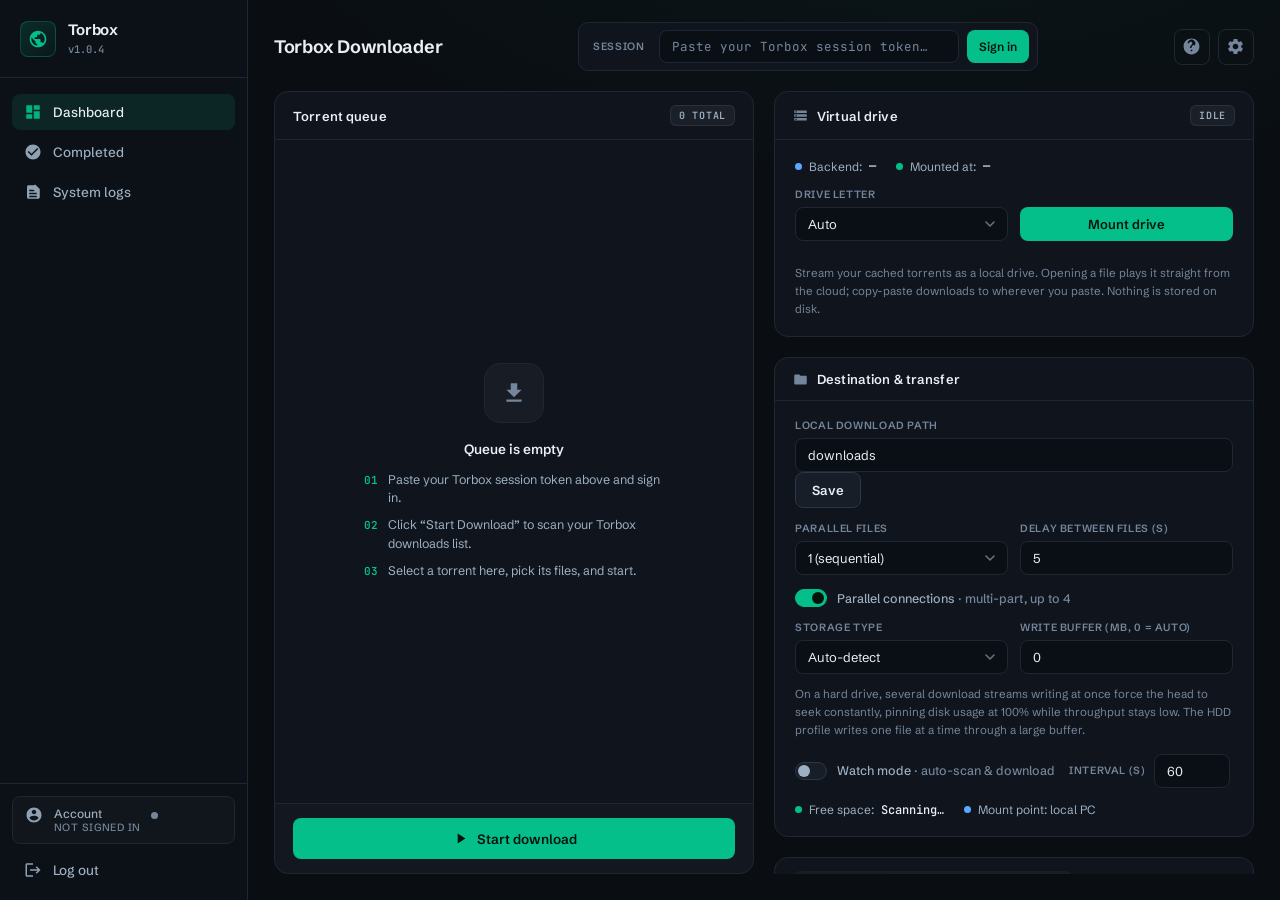
==== commit 84193b13: "refactor(ui): overhaul design system and improve security Implement a new design system with a refin" ====
--- a/gui/index.html
+++ b/gui/index.html
@@ -3,8 +3,13 @@
 <head>
     <meta charset="UTF-8">
     <meta name="viewport" content="width=device-width, initial-scale=1.0">
-    <title>Torbox Downloader - Dashboard</title>
-    <link href="https://fonts.googleapis.com/css2?family=Inter:wght@300;400;500;600;700&family=JetBrains+Mono:wght@400;500&display=swap" rel="stylesheet">
+    <meta name="color-scheme" content="dark">
+    <meta name="theme-color" content="#0a0e13">
+    <title>Torbox Downloader — Dashboard</title>
+    <link rel="icon" href="data:image/svg+xml,%3Csvg xmlns='http://www.w3.org/2000/svg' viewBox='0 0 32 32'%3E%3Crect width='32' height='32' rx='8' fill='%2304bf8a'/%3E%3Cpath d='M16 7v11m0 0l-4.5-4.5M16 18l4.5-4.5M9.5 23.5h13' stroke='%2304120c' stroke-width='2.4' stroke-linecap='round' stroke-linejoin='round' fill='none'/%3E%3C/svg%3E">
+    <link rel="preconnect" href="https://fonts.googleapis.com">
+    <link rel="preconnect" href="https://fonts.gstatic.com" crossorigin>
+    <link href="https://fonts.googleapis.com/css2?family=Schibsted+Grotesk:wght@400;500;600;700&family=JetBrains+Mono:wght@400;500;600&display=swap" rel="stylesheet">
     <link rel="stylesheet" href="style.css">
 </head>
 <body>
@@ -13,8 +18,8 @@
         <aside class="sidebar">
             <div class="sidebar-header">
                 <div class="logo-icon">
-                    <svg viewBox="0 0 24 24" width="24" height="24">
-                        <path fill="#04BF8A" d="M12 2C6.48 2 2 6.48 2 12s4.48 10 10 10 10-4.48 10-10S17.52 2 12 2zm-1 17.93c-3.95-.49-7-3.85-7-7.93 0-.62.08-1.21.21-1.79L9 15v1c0 1.1.9 2 2 2v1.93zm6.9-2.54c-.26-.81-1-1.39-1.9-1.39h-1v-3c0-.55-.45-1-1-1H8v-2h2c.55 0 1-.45 1-1V7h2c1.1 0 2-.9 2-2v-.41c2.93 1.19 5 4.06 5 7.41 0 2.08-.8 3.97-2.1 5.39z"/>
+                    <svg viewBox="0 0 24 24" width="20" height="20" aria-hidden="true">
+                        <path d="M12 2C6.48 2 2 6.48 2 12s4.48 10 10 10 10-4.48 10-10S17.52 2 12 2zm-1 17.93c-3.95-.49-7-3.85-7-7.93 0-.62.08-1.21.21-1.79L9 15v1c0 1.1.9 2 2 2v1.93zm6.9-2.54c-.26-.81-1-1.39-1.9-1.39h-1v-3c0-.55-.45-1-1-1H8v-2h2c.55 0 1-.45 1-1V7h2c1.1 0 2-.9 2-2v-.41c2.93 1.19 5 4.06 5 7.41 0 2.08-.8 3.97-2.1 5.39z"/>
                     </svg>
                 </div>
                 <div class="logo-text">
@@ -22,101 +27,111 @@
                     <span>v1.0.4</span>
                 </div>
             </div>
-            
+
             <nav class="sidebar-menu">
                 <a href="#" class="menu-item active" onclick="switchTab('dashboard')">
-                    <svg viewBox="0 0 24 24" width="20" height="20" class="menu-icon"><path d="M3 13h8V3H3v10zm0 8h8v-6H3v6zm10 0h8V11h-8v10zm0-18v6h8V3h-8z"/></svg>
+                    <svg viewBox="0 0 24 24" width="18" height="18" class="menu-icon" aria-hidden="true"><path d="M3 13h8V3H3v10zm0 8h8v-6H3v6zm10 0h8V11h-8v10zm0-18v6h8V3h-8z"/></svg>
                     <span>Dashboard</span>
                 </a>
                 <a href="#" class="menu-item" onclick="switchTab('completed')">
-                    <svg viewBox="0 0 24 24" width="20" height="20" class="menu-icon"><path d="M12 2C6.48 2 2 6.48 2 12s4.48 10 10 10 10-4.48 10-10S17.52 2 12 2zm-2 15l-5-5 1.41-1.41L10 14.17l7.59-7.59L19 8l-9 9z"/></svg>
+                    <svg viewBox="0 0 24 24" width="18" height="18" class="menu-icon" aria-hidden="true"><path d="M12 2C6.48 2 2 6.48 2 12s4.48 10 10 10 10-4.48 10-10S17.52 2 12 2zm-2 15l-5-5 1.41-1.41L10 14.17l7.59-7.59L19 8l-9 9z"/></svg>
                     <span>Completed</span>
                 </a>
                 <a href="#" class="menu-item" onclick="switchTab('logs')">
-                    <svg viewBox="0 0 24 24" width="20" height="20" class="menu-icon"><path d="M13 3H6c-1.1 0-2 .9-2 2v14c0 1.1.89 2 1.99 2H19c1.1 0 2-.9 2-2V8l-6-6zm4 16H7v-2h10v2zm0-4H7v-2h10v2zm-3-4H7V9h7v2zm-1.5-6v4.5h4.5L12.5 5z"/></svg>
-                    <span>System Logs</span>
+                    <svg viewBox="0 0 24 24" width="18" height="18" class="menu-icon" aria-hidden="true"><path d="M13 3H6c-1.1 0-2 .9-2 2v14c0 1.1.89 2 1.99 2H19c1.1 0 2-.9 2-2V8l-6-6zm4 16H7v-2h10v2zm0-4H7v-2h10v2zm-3-4H7V9h7v2zm-1.5-6v4.5h4.5L12.5 5z"/></svg>
+                    <span>System logs</span>
                 </a>
             </nav>
 
             <div class="sidebar-footer">
                 <div class="menu-item" id="account-status">
-                    <svg viewBox="0 0 24 24" width="20" height="20" class="menu-icon"><path d="M12 2C6.48 2 2 6.48 2 12s4.48 10 10 10 10-4.48 10-10S17.52 2 12 2zm0 3c1.66 0 3 1.34 3 3s-1.34 3-3 3-3-1.34-3-3 1.34-3 3-3zm0 14.2c-2.5 0-4.71-1.28-6-3.22.03-1.99 4-3.08 6-3.08 1.99 0 5.97 1.09 6 3.08-1.29 1.94-3.5 3.22-6 3.22z"/></svg>
-                    <span>Account</span>
+                    <svg viewBox="0 0 24 24" width="18" height="18" class="menu-icon" aria-hidden="true"><path d="M12 2C6.48 2 2 6.48 2 12s4.48 10 10 10 10-4.48 10-10S17.52 2 12 2zm0 3c1.66 0 3 1.34 3 3s-1.34 3-3 3-3-1.34-3-3 1.34-3 3-3zm0 14.2c-2.5 0-4.71-1.28-6-3.22.03-1.99 4-3.08 6-3.08 1.99 0 5.97 1.09 6 3.08-1.29 1.94-3.5 3.22-6 3.22z"/></svg>
+                    <div class="account-meta">
+                        <span>Account</span>
+                        <div class="account-hint">Not signed in</div>
+                    </div>
+                    <div class="account-dot" aria-hidden="true"></div>
                 </div>
                 <a href="#" class="menu-item logout" onclick="triggerLogout()">
-                    <svg viewBox="0 0 24 24" width="20" height="20" class="menu-icon"><path d="M17 7l-1.41 1.41L18.17 11H8v2h10.17l-2.58 2.58L17 17l5-5zM4 5h8V3H4c-1.1 0-2 .9-2 2v14c0 1.1.9 2 2 2h8v-2H4V5z"/></svg>
-                    <span>Logout</span>
+                    <svg viewBox="0 0 24 24" width="18" height="18" class="menu-icon" aria-hidden="true"><path d="M17 7l-1.41 1.41L18.17 11H8v2h10.17l-2.58 2.58L17 17l5-5zM4 5h8V3H4c-1.1 0-2 .9-2 2v14c0 1.1.9 2 2 2h8v-2H4V5z"/></svg>
+                    <span>Log out</span>
                 </a>
             </div>
         </aside>
 
         <!-- Main Body -->
         <main class="main-content">
-            <!-- Header section -->
+            <!-- Header -->
             <header class="app-header">
                 <div class="header-left">
                     <h1 id="page-title">Torbox Downloader</h1>
                 </div>
-                
+
                 <div class="header-center">
                     <div class="cookie-input-box">
-                        <label for="session-token-input">Cookie / Session Token</label>
+                        <label for="session-token-input">Session</label>
                         <div class="input-wrapper">
-                            <input type="password" id="session-token-input" placeholder="Enter Torbox session token..." />
-                            <button id="login-btn" onclick="saveSettings()">Login</button>
+                            <input type="password" id="session-token-input" placeholder="Paste your Torbox session token…" autocomplete="off" spellcheck="false" />
+                            <button id="login-btn" class="btn btn-primary btn-sm" onclick="saveSettings()">Sign in</button>
                         </div>
                     </div>
                 </div>
 
                 <div class="header-right">
-                    <div class="icon-btn" title="Help"><svg viewBox="0 0 24 24" width="22" height="22"><path fill="#9CA3AF" d="M12 2C6.48 2 2 6.48 2 12s4.48 10 10 10 10-4.48 10-10S17.52 2 12 2zm1 16h-2v-2h2v2zm1.07-7.75l-.9.92C12.45 11.9 12 12.5 12 14h-2v-.5c0-1.1.45-2.1 1.17-2.83l1.24-1.26c.37-.36.59-.86.59-1.41 0-1.1-.9-2-2-2s-2 .9-2 2H7c0-2.76 2.24-5 5-5s5 2.24 5 5c0 1.04-.42 1.99-1.07 2.75z"/></svg></div>
-                    <div class="icon-btn" title="Settings"><svg viewBox="0 0 24 24" width="22" height="22"><path fill="#9CA3AF" d="M19.14 12.94c.04-.3.06-.61.06-.94 0-.32-.02-.64-.07-.94l2.03-1.58c.18-.14.23-.41.12-.61l-1.92-3.32c-.12-.22-.37-.29-.59-.22l-2.39.96c-.5-.38-1.03-.7-1.62-.94l-.36-2.54c-.04-.24-.24-.41-.48-.41h-3.84c-.24 0-.43.17-.47.41l-.36 2.54c-.59.24-1.13.57-1.62.94l-2.39-.96c-.22-.08-.47 0-.59.22L2.74 8.87c-.12.21-.08.47.12.61l2.03 1.58c-.05.3-.09.63-.09.94s.02.64.07.94l-2.03 1.58c-.18.14-.23.41-.12.61l1.92 3.32c.12.22.37.29.59.22l2.39-.96c.5.38 1.03.7 1.62.94l.36 2.54c.05.24.24.41.48.41h3.84c.24 0-.44-.17-.47-.41l-.36-2.54c.59-.24 1.13-.56 1.62-.94l2.39.96c.22.08.47 0 .59-.22l1.92-3.32c.12-.22.07-.47-.12-.61l-2.01-1.58zM12 15.6c-1.98 0-3.6-1.62-3.6-3.6s1.62-3.6 3.6-3.6 3.6 1.62 3.6 3.6-1.62 3.6-3.6 3.6z"/></svg></div>
+                    <button class="icon-btn" title="Help" aria-label="Help"><svg viewBox="0 0 24 24" width="19" height="19" aria-hidden="true"><path d="M12 2C6.48 2 2 6.48 2 12s4.48 10 10 10 10-4.48 10-10S17.52 2 12 2zm1 16h-2v-2h2v2zm1.07-7.75l-.9.92C12.45 11.9 12 12.5 12 14h-2v-.5c0-1.1.45-2.1 1.17-2.83l1.24-1.26c.37-.36.59-.86.59-1.41 0-1.1-.9-2-2-2s-2 .9-2 2H7c0-2.76 2.24-5 5-5s5 2.24 5 5c0 1.04-.42 1.99-1.07 2.75z"/></svg></button>
+                    <button class="icon-btn" title="Settings" aria-label="Settings"><svg viewBox="0 0 24 24" width="19" height="19" aria-hidden="true"><path d="M19.14 12.94c.04-.3.06-.61.06-.94 0-.32-.02-.64-.07-.94l2.03-1.58c.18-.14.23-.41.12-.61l-1.92-3.32c-.12-.22-.37-.29-.59-.22l-2.39.96c-.5-.38-1.03-.7-1.62-.94l-.36-2.54c-.04-.24-.24-.41-.48-.41h-3.84c-.24 0-.43.17-.47.41l-.36 2.54c-.59.24-1.13.57-1.62.94l-2.39-.96c-.22-.08-.47 0-.59.22L2.74 8.87c-.12.21-.08.47.12.61l2.03 1.58c-.05.3-.09.63-.09.94s.02.64.07.94l-2.03 1.58c-.18.14-.23.41-.12.61l1.92 3.32c.12.22.37.29.59.22l2.39-.96c.5.38 1.03.7 1.62.94l.36 2.54c.05.24.24.41.48.41h3.84c.24 0 .43-.17.47-.41l.36-2.54c.59-.24 1.13-.56 1.62-.94l2.39.96c.22.08.47 0 .59-.22l1.92-3.32c.12-.22.07-.47-.12-.61l-2.01-1.58zM12 15.6c-1.98 0-3.6-1.62-3.6-3.6s1.62-3.6 3.6-3.6 3.6 1.62 3.6 3.6-1.62 3.6-3.6 3.6z"/></svg></button>
                 </div>
             </header>
 
-            <!-- Page Views (Tab Content) -->
+            <!-- Dashboard View -->
             <div class="tab-content" id="dashboard-view">
                 <div class="dashboard-grid">
-                    <!-- Left Column: Queue Management -->
+                    <!-- Left Column: Queue -->
                     <div class="card torrent-queue-card">
                         <div class="card-header">
-                            <h3>Torrent Queue</h3>
-                            <span class="badge" id="queue-count">0 TOTAL</span>
-                        </div>
-                        
+                            <h3>Torrent queue</h3>
+                            <span class="badge" id="queue-count">0 total</span>
+                        </div>
+
                         <div class="queue-list" id="queue-container">
                             <div class="empty-state">
-                                <svg viewBox="0 0 24 24" width="48" height="48" class="empty-icon"><path d="M19 9h-4V3H9v6H5l7 7 7-7zM5 18v2h14v-2H5z"/></svg>
-                                <p>No torrents in queue.</p>
-                                <span>Paste a session token, then click "Start Download" to scan your Torbox downloads list and begin downloading completed torrent folders.</span>
+                                <div class="empty-icon-tile">
+                                    <svg viewBox="0 0 24 24" width="26" height="26" class="empty-icon" aria-hidden="true"><path d="M19 9h-4V3H9v6H5l7 7 7-7zM5 18v2h14v-2H5z"/></svg>
+                                </div>
+                                <p>Queue is empty</p>
+                                <div class="empty-steps">
+                                    <div class="empty-step"><span class="empty-step-key">01</span><span>Paste your Torbox session token above and sign in.</span></div>
+                                    <div class="empty-step"><span class="empty-step-key">02</span><span>Click “Start Download” to scan your Torbox downloads list.</span></div>
+                                    <div class="empty-step"><span class="empty-step-key">03</span><span>Select a torrent here, pick its files, and start.</span></div>
+                                </div>
                             </div>
                         </div>
 
                         <div class="card-footer">
                             <button class="btn btn-primary btn-large" id="start-btn" onclick="toggleDownloadProcess()">
-                                <svg viewBox="0 0 24 24" width="18" height="18" class="btn-icon"><path d="M8 5v14l11-7z"/></svg>
-                                <span id="start-btn-text">Start Download</span>
+                                <svg viewBox="0 0 24 24" width="17" height="17" class="btn-icon" id="start-btn-icon" aria-hidden="true"><path d="M8 5v14l11-7z"/></svg>
+                                <span id="start-btn-text">Start download</span>
                             </button>
                         </div>
                     </div>
 
-                    <!-- Right Column: System Status, Path & Real-time Console -->
+                    <!-- Right Column -->
                     <div class="right-column">
                         <!-- Virtual Drive Card -->
                         <div class="card path-card" id="drive-card">
                             <div class="card-header">
-                                <h3><svg viewBox="0 0 24 24" width="18" height="18" class="header-icon"><path d="M2 20h20v-4H2v4zm2-3h2v2H4v-2zM2 4v4h20V4H2zm2 3H4V5h2v2zm-2 7h20v-4H2v4zm2-3h2v2H4v-2z"/></svg> Virtual Drive</h3>
-                                <span class="badge" id="drive-status-badge">IDLE</span>
+                                <h3><svg viewBox="0 0 24 24" width="15" height="15" class="header-icon" aria-hidden="true"><path d="M2 20h20v-4H2v4zm2-3h2v2H4v-2zM2 4v4h20V4H2zm2 3H4V5h2v2zm-2 7h20v-4H2v4zm2-3h2v2H4v-2z"/></svg> Virtual drive</h3>
+                                <span class="badge" id="drive-status-badge">Idle</span>
                             </div>
                             <div class="card-body">
                                 <div class="path-stats">
-                                    <span class="stat-item"><span class="dot blue"></span> Backend: <strong id="drive-backend-val">-</strong></span>
-                                    <span class="stat-item"><span class="dot emerald"></span> Mounted At: <strong id="drive-letter-val">-</strong></span>
-                                </div>
-                                <div style="display: flex; gap: 12px; margin-top: 14px;">
-                                    <div style="flex: 1;">
-                                        <label for="drive-letter-input" style="display: block; font-size: 11px; text-transform: uppercase; letter-spacing: 0.5px; color: var(--text-muted); margin-bottom: 6px;">Drive Letter</label>
-                                        <select id="drive-letter-input" onchange="saveSettings()" style="width: 100%; background: #1a1a1a; border: 1px solid var(--border-color); border-radius: 6px; color: #ffffff; padding: 8px 12px; font-size: 13px; outline: none; box-sizing: border-box;">
+                                    <span class="stat-item"><span class="dot blue"></span> Backend: <strong id="drive-backend-val">—</strong></span>
+                                    <span class="stat-item"><span class="dot emerald"></span> Mounted at: <strong id="drive-letter-val">—</strong></span>
+                                </div>
+                                <div class="field-grid">
+                                    <div>
+                                        <label class="field-label" for="drive-letter-input">Drive letter</label>
+                                        <select id="drive-letter-input" class="field" onchange="saveSettings()">
                                             <option value="">Auto</option>
                                             <option value="Z">Z:</option>
                                             <option value="Y">Y:</option>
@@ -141,88 +156,90 @@
                                             <option value="F">F:</option>
                                         </select>
                                     </div>
-                                    <div style="flex: 1; display: flex; align-items: flex-end;">
-                                        <button class="btn btn-primary" id="mount-btn" onclick="mountDrive()" style="width: 100%;">Mount Drive</button>
+                                    <div style="display: flex; align-items: flex-end;">
+                                        <button class="btn btn-primary" id="mount-btn" onclick="mountDrive()" style="width: 100%;">Mount drive</button>
                                     </div>
                                 </div>
                                 <div style="display: flex; gap: 10px; margin-top: 12px;">
-                                    <button class="btn btn-secondary" id="open-drive-btn" onclick="openDrive()" style="flex: 1; display: none;">Open Drive</button>
+                                    <button class="btn btn-secondary" id="open-drive-btn" onclick="openDrive()" style="flex: 1; display: none;">Open drive</button>
                                     <button class="btn btn-secondary" id="unmount-btn" onclick="unmountDrive()" style="flex: 1; display: none;">Unmount</button>
                                 </div>
-                                <div style="margin-top: 10px; font-size: 11px; color: var(--text-muted); line-height: 1.5;" id="drive-hint-text">
+                                <p class="hint-text" style="margin-top: 12px;" id="drive-hint-text">
                                     Stream your cached torrents as a local drive. Opening a file plays it straight from the cloud; copy-paste downloads to wherever you paste. Nothing is stored on disk.
-                                </div>
-                            </div>
-                        </div>
-
-                        <!-- Path Card -->
+                                </p>
+                            </div>
+                        </div>
+
+                        <!-- Destination Card -->
                         <div class="card path-card">
                             <div class="card-header">
-                                <h3><svg viewBox="0 0 24 24" width="18" height="18" class="header-icon"><path d="M10 4H4c-1.1 0-1.99.9-1.99 2L2 18c0 1.1.9 2 2 2h16c1.1 0 2-.9 2-2V8c0-1.1-.9-2-2-2h-8l-2-2z"/></svg> Destination Management</h3>
+                                <h3><svg viewBox="0 0 24 24" width="15" height="15" class="header-icon" aria-hidden="true"><path d="M10 4H4c-1.1 0-1.99.9-1.99 2L2 18c0 1.1.9 2 2 2h16c1.1 0 2-.9 2-2V8c0-1.1-.9-2-2-2h-8l-2-2z"/></svg> Destination &amp; transfer</h3>
                             </div>
                             <div class="card-body">
-                                <label for="download-path-input">Local PC Download Path</label>
+                                <label class="field-label" for="download-path-input">Local download path</label>
                                 <div class="path-input-wrapper">
-                                    <input type="text" id="download-path-input" value="downloads" placeholder="E.g., D:\Downloads\torbox" />
-                                    <button class="btn btn-secondary" onclick="saveSettings()">Change Location</button>
-                                </div>
-                                <div style="display: flex; gap: 16px; margin-top: 14px; margin-bottom: 14px;">
-                                    <div style="flex: 1;">
-                                        <label for="parallel-downloads-input" style="display: block; font-size: 11px; text-transform: uppercase; letter-spacing: 0.5px; color: var(--text-muted); margin-bottom: 6px;">Parallel Files</label>
-                                        <select id="parallel-downloads-input" onchange="saveSettings()" style="width: 100%; background: #1a1a1a; border: 1px solid var(--border-color); border-radius: 6px; color: #ffffff; padding: 8px 12px; font-size: 13px; outline: none; box-sizing: border-box;">
-                                            <option value="1">1 (Sequential)</option>
-                                            <option value="2">2 Files</option>
-                                            <option value="3">3 Files</option>
-                                            <option value="4">4 Files</option>
-                                            <option value="5">5 Files</option>
+                                    <input type="text" id="download-path-input" class="field" value="downloads" placeholder="E.g., D:\Downloads\torbox" spellcheck="false" />
+                                    <button class="btn btn-secondary" onclick="saveSettings()">Save</button>
+                                </div>
+                                <div class="field-grid">
+                                    <div>
+                                        <label class="field-label" for="parallel-downloads-input">Parallel files</label>
+                                        <select id="parallel-downloads-input" class="field" onchange="saveSettings()">
+                                            <option value="1">1 (sequential)</option>
+                                            <option value="2">2 files</option>
+                                            <option value="3">3 files</option>
+                                            <option value="4">4 files</option>
+                                            <option value="5">5 files</option>
                                         </select>
                                     </div>
-                                    <div style="flex: 1;">
-                                        <label for="delay-input" style="display: block; font-size: 11px; text-transform: uppercase; letter-spacing: 0.5px; color: var(--text-muted); margin-bottom: 6px;">Delay Between Files (s)</label>
-                                    <input type="number" id="delay-input" min="0" max="60" value="5" onchange="saveSettings()" style="width: 100%; background: #1a1a1a; border: 1px solid var(--border-color); border-radius: 6px; color: #ffffff; padding: 8px 12px; font-size: 13px; outline: none; box-sizing: border-box;" />
-                                </div>
-                            </div>
-                            <div style="margin-top: 12px;">
-                                <label style="display: flex; align-items: center; gap: 8px; font-size: 13px; color: #e5e7eb; cursor: pointer;">
-                                    <input type="checkbox" id="parallel-connections-input" checked onchange="saveSettings()" />
-                                    <span>Use parallel connections (multi-part download, up to 4)</span>
-                                </label>
-                            </div>
-                            <div style="display: flex; gap: 16px; margin-top: 14px;">
-                                <div style="flex: 1;">
-                                    <label for="disk-profile-input" style="display: block; font-size: 11px; text-transform: uppercase; letter-spacing: 0.5px; color: var(--text-muted); margin-bottom: 6px;">Storage Type</label>
-                                    <select id="disk-profile-input" onchange="saveSettings()" style="width: 100%; background: #1a1a1a; border: 1px solid var(--border-color); border-radius: 6px; color: #ffffff; padding: 8px 12px; font-size: 13px; outline: none; box-sizing: border-box;">
-                                        <option value="auto">Auto-detect</option>
-                                        <option value="hdd">HDD (low disk usage)</option>
-                                        <option value="ssd">SSD / NVMe (max speed)</option>
-                                    </select>
-                                </div>
-                                <div style="flex: 1;">
-                                    <label for="write-buffer-input" style="display: block; font-size: 11px; text-transform: uppercase; letter-spacing: 0.5px; color: var(--text-muted); margin-bottom: 6px;">Write Buffer (MB, 0 = auto)</label>
-                                    <input type="number" id="write-buffer-input" min="0" max="256" step="4" value="0" onchange="saveSettings()" style="width: 100%; background: #1a1a1a; border: 1px solid var(--border-color); border-radius: 6px; color: #ffffff; padding: 8px 12px; font-size: 13px; outline: none; box-sizing: border-box;" />
-                                </div>
-                            </div>
-                            <div style="margin-top: 8px; font-size: 11px; color: var(--text-muted); line-height: 1.5;">
-                                On a hard drive, several download streams writing at once force the head to seek constantly, pinning disk usage at 100% while throughput stays low. The HDD profile writes one file at a time through a large buffer.
-                            </div>
-                            <div style="margin-top: 12px; display: flex; align-items: center; gap: 16px;">
-                                <label style="display: flex; align-items: center; gap: 8px; font-size: 13px; color: #e5e7eb; cursor: pointer;">
-                                    <input type="checkbox" id="watch-mode-input" onchange="saveSettings()" />
-                                    <span>Enable Watch Mode (auto-scan/download)</span>
-                                </label>
-                                <div style="display: flex; align-items: center; gap: 8px;">
-                                    <label for="watch-interval-input" style="font-size: 12px; color: var(--text-muted);">Interval (s):</label>
-                                    <input type="number" id="watch-interval-input" min="10" max="3600" value="60" onchange="saveSettings()" style="width: 70px; background: #1a1a1a; border: 1px solid var(--border-color); border-radius: 6px; color: #ffffff; padding: 4px 8px; font-size: 12px; outline: none; box-sizing: border-box;" />
-                                </div>
-                            </div>
-                            <div class="path-stats">
-                                    <span class="stat-item"><span class="dot emerald"></span> Free Space: <strong id="free-space-val">Scanning...</strong></span>
-                                    <span class="stat-item"><span class="dot blue"></span> Mount Point: Local PC</span>
-                                </div>
-                            </div>
-                        </div>
-
-                        <!-- Console Logs Card -->
+                                    <div>
+                                        <label class="field-label" for="delay-input">Delay between files (s)</label>
+                                        <input type="number" id="delay-input" class="field" min="0" max="60" value="5" onchange="saveSettings()" />
+                                    </div>
+                                </div>
+                                <div style="margin-top: 14px;">
+                                    <label class="switch-row">
+                                        <input type="checkbox" id="parallel-connections-input" class="switch-input" checked onchange="saveSettings()" />
+                                        <span class="switch-track" aria-hidden="true"></span>
+                                        <span class="switch-label">Parallel connections <em>· multi-part, up to 4</em></span>
+                                    </label>
+                                </div>
+                                <div class="field-grid">
+                                    <div>
+                                        <label class="field-label" for="disk-profile-input">Storage type</label>
+                                        <select id="disk-profile-input" class="field" onchange="saveSettings()">
+                                            <option value="auto">Auto-detect</option>
+                                            <option value="hdd">HDD (low disk usage)</option>
+                                            <option value="ssd">SSD / NVMe (max speed)</option>
+                                        </select>
+                                    </div>
+                                    <div>
+                                        <label class="field-label" for="write-buffer-input">Write buffer (MB, 0 = auto)</label>
+                                        <input type="number" id="write-buffer-input" class="field" min="0" max="256" step="4" value="0" onchange="saveSettings()" />
+                                    </div>
+                                </div>
+                                <p class="hint-text" style="margin-top: 12px;">
+                                    On a hard drive, several download streams writing at once force the head to seek constantly, pinning disk usage at 100% while throughput stays low. The HDD profile writes one file at a time through a large buffer.
+                                </p>
+                                <div style="margin-top: 14px; display: flex; align-items: center; gap: 14px; flex-wrap: wrap;">
+                                    <label class="switch-row">
+                                        <input type="checkbox" id="watch-mode-input" class="switch-input" onchange="saveSettings()" />
+                                        <span class="switch-track" aria-hidden="true"></span>
+                                        <span class="switch-label">Watch mode <em>· auto-scan &amp; download</em></span>
+                                    </label>
+                                    <div style="display: flex; align-items: center; gap: 8px;">
+                                        <label class="field-label" for="watch-interval-input" style="margin-bottom: 0;">Interval (s)</label>
+                                        <input type="number" id="watch-interval-input" class="field" min="10" max="3600" value="60" onchange="saveSettings()" style="width: 76px;" />
+                                    </div>
+                                </div>
+                                <div class="path-stats" style="margin-top: 14px;">
+                                    <span class="stat-item"><span class="dot emerald"></span> Free space: <strong id="free-space-val">Scanning…</strong></span>
+                                    <span class="stat-item"><span class="dot blue"></span> Mount point: local PC</span>
+                                </div>
+                            </div>
+                        </div>
+
+                        <!-- Console Card -->
                         <div class="card console-card">
                             <div class="card-header flex-header">
                                 <div class="tabs-sub">
@@ -231,19 +248,16 @@
                                     <span class="sub-tab" id="sub-tab-failed" onclick="switchConsoleTab('failed')">Failed</span>
                                     <span class="sub-tab" id="sub-tab-logs" onclick="switchConsoleTab('logs')">Logs</span>
                                 </div>
-                                <div class="window-controls">
-                                    <span class="w-dot red"></span>
-                                    <span class="w-dot yellow"></span>
-                                    <span class="w-dot green"></span>
-                                </div>
+                                <span class="live-chip" id="console-live-chip">
+                                    <span class="live-dot" aria-hidden="true"></span>
+                                    <span id="console-live-text">Idle</span>
+                                </span>
                             </div>
                             <div class="console-body" id="console-logs">
-                                <div class="console-line text-muted">[2026-07-04 12:00:00] INFO: Torbox Downloader dashboard initialized.</div>
+                                <div class="console-line">[—:—:—] <span class="log-level level-info">INFO:</span> <span class="log-msg">Dashboard ready. Waiting for backend status…</span></div>
                             </div>
                             <div class="console-footer">
-                                <div class="console-actions">
-                                    <button onclick="clearConsoleLogs()" class="clear-btn">Clear Console</button>
-                                </div>
+                                <button onclick="clearConsoleLogs()" class="clear-btn">Clear console</button>
                             </div>
                         </div>
                     </div>
@@ -254,14 +268,14 @@
             <div class="tab-content hidden" id="completed-view">
                 <div class="card full-width-card">
                     <div class="card-header">
-                        <h3>Completed Downloads</h3>
+                        <h3>Completed downloads</h3>
                     </div>
                     <div class="card-body">
                         <table class="data-table">
                             <thead>
                                 <tr>
-                                    <th>Filename</th>
-                                    <th>Folder / Path</th>
+                                    <th>File</th>
+                                    <th>Folder / path</th>
                                     <th>Size</th>
                                     <th>Status</th>
                                 </tr>
@@ -280,11 +294,11 @@
             <div class="tab-content hidden" id="logs-view">
                 <div class="card full-width-card logs-full-card">
                     <div class="card-header flex-header">
-                        <h3>Full Raw System Logs</h3>
-                        <button onclick="clearConsoleLogs()" class="btn btn-secondary btn-sm">Clear All Logs</button>
+                        <h3>Full raw system logs</h3>
+                        <button onclick="clearConsoleLogs()" class="btn btn-secondary btn-sm">Clear all logs</button>
                     </div>
                     <div class="console-body full-height" id="full-raw-logs">
-                        <div class="console-line text-muted">No raw logs collected yet.</div>
+                        <div class="console-line">No raw logs collected yet.</div>
                     </div>
                 </div>
             </div>
@@ -295,28 +309,30 @@
     <div id="files-modal" class="modal-overlay" style="display: none;">
         <div class="modal-content">
             <div class="modal-header">
-                <h3>Select Files to Download</h3>
-                <span class="close-modal" onclick="closeFilesModal()">&times;</span>
+                <h3>Select files to download</h3>
+                <button class="close-modal" onclick="closeFilesModal()" aria-label="Close">&times;</button>
             </div>
             <div class="modal-body">
                 <div id="modal-loading-state" class="modal-loading-overlay">
                     <div class="spinner"></div>
-                    <p>Scraping torrent files structure...</p>
+                    <p>Scraping torrent file structure…</p>
                 </div>
                 <div id="modal-error-state" class="modal-error-container" style="display: none;">
-                    <div class="error-icon">⚠️</div>
+                    <div class="error-icon">
+                        <svg viewBox="0 0 24 24" width="22" height="22" fill="currentColor" aria-hidden="true"><path d="M1 21h22L12 2 1 21zm12-3h-2v-2h2v2zm0-4h-2v-4h2v4z"/></svg>
+                    </div>
                     <p id="modal-error-msg">Failed to load files structure.</p>
                     <button class="btn btn-secondary btn-sm" onclick="retryFetchStructure()">Retry</button>
                 </div>
                 <div id="modal-tree-content" style="display: none;">
                     <div class="torrent-modal-details">
-                        <p>Torrent Name: <strong id="modal-torrent-name"></strong></p>
+                        <p>Torrent: <strong id="modal-torrent-name"></strong></p>
                     </div>
                     <div class="modal-actions-bar">
                         <label class="select-all-label">
                             <input type="checkbox" id="modal-select-all" checked onchange="toggleSelectAllFiles(this)" />
-                            <span>Select All Files</span>
-                            <span id="modal-selected-count" style="margin-left: 8px; font-weight: normal; color: #a0aec0;"></span>
+                            <span>Select all files</span>
+                            <span id="modal-selected-count" class="selected-count"></span>
                         </label>
                     </div>
                     <div class="files-tree-container" id="modal-files-tree">
@@ -326,11 +342,11 @@
             </div>
             <div class="modal-footer">
                 <button class="btn btn-secondary" onclick="closeFilesModal()">Cancel</button>
-                <button class="btn btn-secondary" id="modal-generate-links-btn" onclick="openGenerateLinksModal()" style="display: none; align-items: center; gap: 8px;">
-                    <svg viewBox="0 0 24 24" width="18" height="18" fill="currentColor" style="display: block;"><path d="M16 5v2h-2V5h2m4-2H12c-1.1 0-2 .9-2 2v14c0 1.1.9 2 2 2h8c1.1 0 2-.9 2-2V5c0-1.1-.9-2-2-2zm0 16H12V5h8v14zM4 7H2v14c0 1.1.9 2 2 2h14v-2H4V7z"/></svg>
-                    <span>Generate DL Links</span>
+                <button class="btn btn-secondary" id="modal-generate-links-btn" onclick="openGenerateLinksModal()" style="display: none;">
+                    <svg viewBox="0 0 24 24" width="15" height="15" class="btn-icon" aria-hidden="true"><path d="M16 5v2h-2V5h2m4-2H12c-1.1 0-2 .9-2 2v14c0 1.1.9 2 2 2h8c1.1 0 2-.9 2-2V5c0-1.1-.9-2-2-2zm0 16H12V5h8v14zM4 7H2v14c0 1.1.9 2 2 2h14v-2H4V7z"/></svg>
+                    <span>Generate links</span>
                 </button>
-                <button class="btn btn-primary" id="modal-download-btn" onclick="startSelectedDownload()" style="display: none;">Download Selected</button>
+                <button class="btn btn-primary" id="modal-download-btn" onclick="startSelectedDownload()" style="display: none;">Download selected</button>
             </div>
         </div>
     </div>
@@ -339,45 +355,45 @@
     <div id="generate-links-modal" class="modal-overlay" style="display: none;">
         <div class="modal-content">
             <div class="modal-header">
-                <h3>Generate Download Links</h3>
-                <span class="close-modal" onclick="closeGenerateLinksModal()">&times;</span>
+                <h3>Generate download links</h3>
+                <button class="close-modal" onclick="closeGenerateLinksModal()" aria-label="Close">&times;</button>
             </div>
             <div class="modal-body">
                 <div id="gen-links-setup">
-                    <p style="margin-bottom: 16px; color: var(--text-secondary);">
-                        Generate direct download links for the <strong id="gen-links-selected-count" style="color: var(--text-primary);">0</strong> selected files.
+                    <p class="hint-text" style="margin-bottom: 16px;">
+                        Direct download links for the <strong id="gen-links-selected-count" style="color: var(--text-primary);">0</strong> selected files.
                     </p>
-                    <div style="margin-bottom: 20px;">
-                        <label style="display: block; font-size: 11px; text-transform: uppercase; letter-spacing: 0.5px; color: var(--text-secondary); margin-bottom: 8px;">Link Format Option</label>
+                    <div style="margin-bottom: 18px;">
+                        <label class="field-label" style="margin-bottom: 8px;">Link format</label>
                         <div class="link-format-options">
                             <label class="link-format-option">
                                 <input type="radio" name="link-format" value="just-link" checked />
-                                <span>1. Just link (e.g., https://...)</span>
+                                <span>Link only <em style="color: var(--text-muted); font-style: normal; font-family: var(--font-mono); font-size: 11.5px;">https://…</em></span>
                             </label>
                             <label class="link-format-option">
                                 <input type="radio" name="link-format" value="link-title" />
-                                <span>2. link:title (e.g., https://...:filename.ext)</span>
+                                <span>link:title <em style="color: var(--text-muted); font-style: normal; font-family: var(--font-mono); font-size: 11.5px;">https://…:filename.ext</em></span>
                             </label>
                         </div>
                     </div>
-                    <button class="btn btn-primary btn-large" style="width: 100%; display: flex; align-items: center; justify-content: center; gap: 8px;" id="gen-links-start-btn" onclick="startGeneratingLinks()">
-                        <svg viewBox="0 0 24 24" width="18" height="18" fill="currentColor"><path d="M12 2C6.48 2 2 6.48 2 12s4.48 10 10 10 10-4.48 10-10S17.52 2 12 2zm1 15h-2v-6h2v6zm0-8h-2V7h2v2z"/></svg>
-                        <span>Generate Links</span>
+                    <button class="btn btn-primary btn-large" style="width: 100%;" id="gen-links-start-btn" onclick="startGeneratingLinks()">
+                        <svg viewBox="0 0 24 24" width="16" height="16" class="btn-icon" aria-hidden="true"><path d="M12 2C6.48 2 2 6.48 2 12s4.48 10 10 10 10-4.48 10-10S17.52 2 12 2zm1 15h-2v-6h2v6zm0-8h-2V7h2v2z"/></svg>
+                        <span>Generate links</span>
                     </button>
                 </div>
-                
+
                 <div id="gen-links-progress-container" style="display: none; margin-top: 10px; flex-grow: 1; flex-direction: column; justify-content: center;">
                     <div class="progress-bar-wrapper">
                         <div id="gen-links-progress-bar"></div>
                     </div>
-                    <p id="gen-links-progress-status" style="font-size: 13px; text-align: center; color: var(--text-secondary);">Generating: 0 / 0 completed...</p>
-                </div>
-
-                <div id="gen-links-result-container" style="display: none; margin-top: 10px; flex-grow: 1; display: flex; flex-direction: column;">
-                    <label for="gen-links-textarea" style="display: block; font-size: 11px; text-transform: uppercase; letter-spacing: 0.5px; color: var(--text-secondary); margin-bottom: 8px;">Generated Links</label>
+                    <p id="gen-links-progress-status" class="hint-text" style="text-align: center;">Generating: 0 / 0 completed…</p>
+                </div>
+
+                <div id="gen-links-result-container" style="display: none; margin-top: 10px; flex-grow: 1; flex-direction: column;">
+                    <label class="field-label" for="gen-links-textarea" style="margin-bottom: 8px;">Generated links</label>
                     <textarea id="gen-links-textarea" readonly></textarea>
                     <div style="margin-top: 12px; display: flex; gap: 10px;">
-                        <button class="btn btn-primary" style="flex: 1;" onclick="copyGeneratedLinks()">Copy to Clipboard</button>
+                        <button class="btn btn-primary" style="flex: 1;" onclick="copyGeneratedLinks()">Copy to clipboard</button>
                     </div>
                 </div>
             </div>
@@ -387,7 +403,7 @@
         </div>
     </div>
 
-    <div id="toast-container"></div>
+    <div id="toast-container" role="status" aria-live="polite"></div>
     <script src="app.js"></script>
 </body>
 </html>
--- a/gui/style.css
+++ b/gui/style.css
@@ -1,19 +1,52 @@
+/* ============================================================
+   Torbox Downloader — design system
+   World: precision instrument. Deep cool charcoal, one emerald
+   signal color (brand), Geist for UI, Geist Mono for data.
+   Motion: 150–200ms crisp ease-out everywhere; the one authored
+   moment is the "alive" downloading state (pulsing dots, sheen).
+   ============================================================ */
+
 :root {
-    --bg-darker: #090c10;
-    --bg-dark: #0d1117;
-    --bg-panel: #161b22;
-    --bg-input: #0d1117;
-    --border-color: #30363d;
-    --border-hover: #04BF8A;
-    --text-primary: #f0f6fc;
-    --text-secondary: #8b949e;
-    --text-muted: #484f58;
-    --accent-emerald: #04BF8A;
-    --accent-blue: #58a6ff;
-    --accent-red: #ff7b72;
-    --font-sans: 'Inter', sans-serif;
-    --font-mono: 'JetBrains Mono', monospace;
-    --sidebar-width: 260px;
+    color-scheme: dark;
+
+    /* Surfaces — one cool charcoal family */
+    --bg-root: #0a0e13;
+    --bg-sidebar: #0c1117;
+    --bg-panel: #10151d;
+    --bg-raised: #171e28;
+    --bg-inset: #0a0f15;
+    --border-color: #1e2733;
+    --border-strong: #2b3646;
+    --border-hover: #3a4757;
+
+    /* Text */
+    --text-primary: #e9eff5;
+    --text-secondary: #9db0c3;
+    --text-muted: #74869b;
+
+    /* Signal colors — emerald is the only accent */
+    --accent-emerald: #04bf8a;
+    --accent-emerald-bright: #12d69d;
+    --accent-emerald-dim: rgba(4, 191, 138, 0.12);
+    --accent-blue: #5ca7ff;
+    --accent-red: #ff6b60;
+    --accent-yellow: #e3a63c;
+
+    /* Type */
+    --font-sans: 'Schibsted Grotesk', 'Inter', system-ui, -apple-system, 'Segoe UI', sans-serif;
+    --font-mono: 'JetBrains Mono', ui-monospace, 'Cascadia Code', Consolas, monospace;
+
+    /* Elevation — borders carry cards; shadows carry floats */
+    --shadow-pop: 0 4px 12px -2px rgba(1, 4, 8, 0.45), 0 16px 40px -12px rgba(1, 4, 8, 0.55);
+    --shadow-modal: 0 24px 64px -16px rgba(0, 0, 0, 0.65), 0 4px 16px -4px rgba(0, 0, 0, 0.5);
+    --ring: 0 0 0 3px rgba(4, 191, 138, 0.22);
+
+    --radius-sm: 8px;
+    --radius-md: 10px;
+    --radius-lg: 14px;
+
+    --ease-out: cubic-bezier(0.23, 1, 0.32, 1);
+    --sidebar-width: 248px;
 }
 
 * {
@@ -22,13 +55,69 @@
     padding: 0;
 }
 
+html {
+    height: 100%;
+}
+
 body {
-    background-color: var(--bg-darker);
+    background-color: var(--bg-root);
+    /* One quiet ambient breath from the brand color — nothing more */
+    background-image: radial-gradient(1100px 480px at 72% -12%, rgba(4, 191, 138, 0.045), transparent 62%);
+    background-attachment: fixed;
     color: var(--text-primary);
     font-family: var(--font-sans);
+    font-size: 14px;
     height: 100vh;
     overflow: hidden;
-}
+    -webkit-font-smoothing: antialiased;
+    text-rendering: optimizeLegibility;
+}
+
+/* Browser surfaces carry the design too */
+::selection {
+    background: rgba(4, 191, 138, 0.3);
+    color: #f2fffa;
+}
+
+*::-webkit-scrollbar {
+    width: 10px;
+    height: 10px;
+}
+
+*::-webkit-scrollbar-track {
+    background: transparent;
+}
+
+*::-webkit-scrollbar-thumb {
+    background: rgba(157, 176, 195, 0.16);
+    border: 3px solid transparent;
+    background-clip: padding-box;
+    border-radius: 8px;
+}
+
+*::-webkit-scrollbar-thumb:hover {
+    background: rgba(157, 176, 195, 0.3);
+    border: 3px solid transparent;
+    background-clip: padding-box;
+}
+
+:focus-visible {
+    outline: 2px solid rgba(4, 191, 138, 0.75);
+    outline-offset: 2px;
+    border-radius: 4px;
+}
+
+/* Utilities used by rendered markup */
+.font-semibold { font-weight: 600; }
+.font-mono { font-family: var(--font-mono); font-variant-numeric: tabular-nums; }
+.text-emerald { color: var(--accent-emerald); }
+.text-muted { color: var(--text-secondary); }
+.text-center { text-align: center; }
+.p-4 { padding: 16px; }
+
+/* ============================================================
+   App shell
+   ============================================================ */
 
 .app-container {
     display: flex;
@@ -36,9 +125,12 @@
     width: 100vw;
 }
 
-/* Sidebar Styling */
+/* ============================================================
+   Sidebar
+   ============================================================ */
+
 .sidebar {
-    background-color: var(--bg-dark);
+    background-color: var(--bg-sidebar);
     border-right: 1px solid var(--border-color);
     display: flex;
     flex-direction: column;
@@ -52,118 +144,191 @@
     border-bottom: 1px solid var(--border-color);
     display: flex;
     gap: 12px;
-    padding: 24px;
+    padding: 20px;
+}
+
+.logo-icon {
+    align-items: center;
+    background: linear-gradient(140deg, rgba(4, 191, 138, 0.16), rgba(4, 191, 138, 0.04));
+    border: 1px solid rgba(4, 191, 138, 0.28);
+    border-radius: var(--radius-sm);
+    display: flex;
+    height: 36px;
+    justify-content: center;
+    width: 36px;
 }
 
 .logo-icon svg {
     display: block;
+    fill: var(--accent-emerald);
 }
 
 .logo-text h2 {
-    font-size: 16px;
-    font-weight: 700;
-    letter-spacing: 0.5px;
+    font-size: 15px;
+    font-weight: 650;
+    letter-spacing: -0.01em;
 }
 
 .logo-text span {
-    color: var(--accent-emerald);
-    font-size: 11px;
-    font-weight: 600;
+    color: var(--text-muted);
+    font-family: var(--font-mono);
+    font-size: 10.5px;
+    font-weight: 500;
 }
 
 .sidebar-menu {
-    display: flex;
-    flex-direction: column;
-    gap: 6px;
-    padding: 20px 12px;
-    flex-grow: 1;
-}
-
-.menu-item {
-    align-items: center;
-    border-radius: 6px;
-    color: var(--text-secondary);
-    display: flex;
-    gap: 12px;
-    padding: 12px;
-    text-decoration: none;
-    transition: all 0.2s ease;
-    font-size: 14px;
-    font-weight: 500;
-}
-
-.menu-item:hover, .menu-item.active {
-    background-color: var(--bg-panel);
-    color: var(--text-primary);
-}
-
-.menu-item.active {
-    border-left: 3px solid var(--accent-emerald);
-    border-radius: 0 6px 6px 0;
-    padding-left: 9px;
-}
-
-.menu-icon {
-    fill: currentColor;
-    transition: transform 0.2s ease;
-}
-
-.menu-item:hover .menu-icon {
-    transform: translateX(2px);
-}
-
-.sidebar-footer {
-    border-top: 1px solid var(--border-color);
     display: flex;
     flex-direction: column;
     gap: 4px;
     padding: 16px 12px;
+    flex-grow: 1;
+}
+
+.menu-item {
+    align-items: center;
+    border-radius: var(--radius-sm);
+    color: var(--text-secondary);
+    cursor: pointer;
+    display: flex;
+    gap: 11px;
+    padding: 9px 12px;
+    text-decoration: none;
+    transition: background-color 0.15s ease-out, color 0.15s ease-out;
+    font-size: 13.5px;
+    font-weight: 500;
+    user-select: none;
+}
+
+.menu-item:hover {
+    background-color: rgba(233, 239, 245, 0.04);
+    color: var(--text-primary);
+}
+
+.menu-item.active {
+    background-color: var(--accent-emerald-dim);
+    color: var(--text-primary);
+}
+
+.menu-item.active .menu-icon {
+    fill: var(--accent-emerald);
+}
+
+.menu-icon {
+    fill: currentColor;
+    flex-shrink: 0;
+    opacity: 0.9;
+}
+
+.sidebar-footer {
+    border-top: 1px solid var(--border-color);
+    display: flex;
+    flex-direction: column;
+    gap: 4px;
+    padding: 12px;
+}
+
+/* Account chip — reflects token state */
+#account-status {
+    align-items: flex-start;
+    background: rgba(233, 239, 245, 0.02);
+    border: 1px solid var(--border-color);
+    margin-bottom: 4px;
+}
+
+#account-status .account-dot {
+    background-color: var(--text-muted);
+    border-radius: 50%;
+    flex-shrink: 0;
+    height: 7px;
+    margin-top: 6px;
+    width: 7px;
+    transition: background-color 0.2s ease-out, box-shadow 0.2s ease-out;
+}
+
+#account-status.connected .account-dot {
+    background-color: var(--accent-emerald);
+    box-shadow: 0 0 0 3px rgba(4, 191, 138, 0.15);
+}
+
+#account-status.connected .menu-icon {
+    fill: var(--accent-emerald);
+}
+
+#account-status span {
+    display: block;
+    font-size: 12px;
+    font-weight: 500;
+    overflow: hidden;
+    text-overflow: ellipsis;
+    white-space: nowrap;
+    max-width: 150px;
+}
+
+#account-status .account-hint {
+    color: var(--text-muted);
+    display: block;
+    font-size: 10.5px;
+    font-weight: 500;
+    letter-spacing: 0.04em;
+    text-transform: uppercase;
 }
 
 .menu-item.logout:hover {
+    background-color: rgba(255, 107, 96, 0.08);
     color: var(--accent-red);
 }
 
-/* Main content */
+/* ============================================================
+   Main column + header
+   ============================================================ */
+
 .main-content {
     display: flex;
     flex-direction: column;
     flex-grow: 1;
     height: 100%;
     overflow: hidden;
-    padding: 24px;
-}
-
-/* Header */
+    padding: 22px 26px 26px;
+}
+
 .app-header {
     display: flex;
     align-items: center;
     justify-content: space-between;
-    margin-bottom: 24px;
+    margin-bottom: 20px;
     flex-shrink: 0;
     gap: 20px;
 }
 
 .app-header h1 {
-    font-size: 20px;
-    font-weight: 700;
-}
-
+    font-size: 18px;
+    font-weight: 650;
+    letter-spacing: -0.015em;
+    white-space: nowrap;
+}
+
+/* Session (cookie) field */
 .cookie-input-box {
     background-color: var(--bg-panel);
     border: 1px solid var(--border-color);
-    border-radius: 8px;
-    padding: 8px 16px;
-    display: flex;
-    align-items: center;
-    gap: 12px;
+    border-radius: var(--radius-md);
+    padding: 7px 8px 7px 14px;
+    display: flex;
+    align-items: center;
+    gap: 14px;
     width: 460px;
+    transition: border-color 0.15s ease-out;
+}
+
+.cookie-input-box:focus-within {
+    border-color: rgba(4, 191, 138, 0.5);
 }
 
 .cookie-input-box label {
-    color: var(--text-secondary);
-    font-size: 11px;
+    color: var(--text-muted);
+    font-size: 10.5px;
     font-weight: 600;
+    letter-spacing: 0.06em;
     text-transform: uppercase;
     white-space: nowrap;
 }
@@ -175,35 +340,26 @@
 }
 
 .input-wrapper input {
-    background-color: var(--bg-input);
+    background-color: var(--bg-inset);
     border: 1px solid var(--border-color);
-    border-radius: 6px;
-    color: var(--text-primary);
-    padding: 6px 12px;
-    font-size: 13px;
+    border-radius: var(--radius-sm);
+    color: var(--text-primary);
+    padding: 7px 12px;
+    font-size: 12.5px;
+    font-family: var(--font-mono);
     flex-grow: 1;
+    min-width: 0;
     outline: none;
-    transition: border-color 0.2s;
+    transition: border-color 0.15s ease-out, box-shadow 0.15s ease-out;
+}
+
+.input-wrapper input::placeholder {
+    color: var(--text-muted);
 }
 
 .input-wrapper input:focus {
-    border-color: var(--accent-emerald);
-}
-
-.input-wrapper button {
-    background-color: var(--accent-blue);
-    border: none;
-    border-radius: 6px;
-    color: #ffffff;
-    cursor: pointer;
-    font-size: 13px;
-    font-weight: 600;
-    padding: 6px 16px;
-    transition: opacity 0.2s;
-}
-
-.input-wrapper button:hover {
-    opacity: 0.9;
+    border-color: rgba(4, 191, 138, 0.55);
+    box-shadow: var(--ring);
 }
 
 .header-right {
@@ -215,21 +371,34 @@
     align-items: center;
     background-color: transparent;
     border: 1px solid var(--border-color);
-    border-radius: 8px;
+    border-radius: var(--radius-sm);
+    color: var(--text-muted);
     cursor: pointer;
     display: flex;
-    height: 38px;
+    height: 36px;
     justify-content: center;
-    width: 38px;
-    transition: all 0.2s;
+    width: 36px;
+    transition: background-color 0.15s ease-out, border-color 0.15s ease-out, color 0.15s ease-out, transform 0.12s ease-out;
+}
+
+.icon-btn svg {
+    fill: currentColor;
 }
 
 .icon-btn:hover {
-    background-color: var(--bg-panel);
-    border-color: var(--text-secondary);
-}
-
-/* Dashboard views & Content Grid */
+    background-color: var(--bg-raised);
+    border-color: var(--border-strong);
+    color: var(--text-primary);
+}
+
+.icon-btn:active {
+    transform: scale(0.94);
+}
+
+/* ============================================================
+   Views & grid
+   ============================================================ */
+
 .tab-content {
     flex-grow: 1;
     overflow: hidden;
@@ -242,8 +411,8 @@
 
 .dashboard-grid {
     display: grid;
-    grid-template-columns: 1fr 1fr;
-    gap: 24px;
+    grid-template-columns: minmax(0, 1fr) minmax(0, 1fr);
+    gap: 20px;
     width: 100%;
     height: 100%;
 }
@@ -251,16 +420,43 @@
 .right-column {
     display: flex;
     flex-direction: column;
-    gap: 24px;
+    gap: 20px;
     height: 100%;
-    overflow: hidden;
-}
-
-/* Cards layout */
+    overflow-y: auto;
+    min-height: 0;
+}
+
+/* Cards keep their natural height; the column scrolls instead of squeezing them */
+.right-column > .card {
+    flex-shrink: 0;
+}
+
+@media (max-width: 1080px) {
+    .dashboard-grid {
+        grid-template-columns: 1fr;
+        overflow-y: auto;
+    }
+    .torrent-queue-card {
+        height: auto;
+        min-height: 420px;
+    }
+    .right-column {
+        height: auto;
+        overflow: visible;
+    }
+    .console-card {
+        min-height: 320px;
+    }
+}
+
+/* ============================================================
+   Cards
+   ============================================================ */
+
 .card {
     background-color: var(--bg-panel);
     border: 1px solid var(--border-color);
-    border-radius: 12px;
+    border-radius: var(--radius-lg);
     display: flex;
     flex-direction: column;
     overflow: hidden;
@@ -275,20 +471,23 @@
     display: flex;
     align-items: center;
     justify-content: space-between;
-    padding: 16px 20px;
-    flex-shrink: 0;
+    padding: 13px 18px;
+    flex-shrink: 0;
+    gap: 12px;
 }
 
 .card-header h3 {
-    font-size: 15px;
+    font-size: 13px;
     font-weight: 600;
-    display: flex;
-    align-items: center;
-    gap: 8px;
+    letter-spacing: 0.01em;
+    display: flex;
+    align-items: center;
+    gap: 9px;
 }
 
 .header-icon {
-    fill: var(--text-secondary);
+    fill: var(--text-muted);
+    flex-shrink: 0;
 }
 
 .flex-header {
@@ -297,342 +496,702 @@
     align-items: center;
 }
 
+/* Badges — small, square-ish, quiet; color only for state */
 .badge {
-    background-color: var(--accent-blue);
-    border-radius: 20px;
-    color: #ffffff;
-    font-size: 11px;
-    font-weight: 700;
-    padding: 4px 10px;
+    align-items: center;
+    background-color: rgba(233, 239, 245, 0.05);
+    border: 1px solid rgba(233, 239, 245, 0.08);
+    border-radius: 6px;
+    color: var(--text-secondary);
+    display: inline-flex;
+    font-family: var(--font-mono);
+    font-size: 10px;
+    font-weight: 600;
+    letter-spacing: 0.07em;
+    padding: 3px 8px;
+    text-transform: uppercase;
+    white-space: nowrap;
+}
+
+.badge-success {
+    background-color: rgba(4, 191, 138, 0.12);
+    border-color: rgba(4, 191, 138, 0.3);
+    color: var(--accent-emerald-bright);
+}
+
+.badge-error {
+    background-color: rgba(255, 107, 96, 0.1);
+    border-color: rgba(255, 107, 96, 0.3);
+    color: var(--accent-red);
+}
+
+.badge-live {
+    background-color: rgba(92, 167, 255, 0.1);
+    border-color: rgba(92, 167, 255, 0.28);
+    color: var(--accent-blue);
 }
 
 .card-body {
-    padding: 20px;
+    padding: 18px 20px;
     flex-grow: 1;
     overflow-y: auto;
 }
 
-/* Torrent Queue items */
-.queue-list {
-    flex-grow: 1;
-    overflow-y: auto;
-    padding: 16px 20px;
+.card-footer {
+    border-top: 1px solid var(--border-color);
+    padding: 14px 18px;
     display: flex;
     flex-direction: column;
     gap: 12px;
-}
-
-.queue-item {
-    background-color: var(--bg-dark);
-    border: 1px solid var(--border-color);
-    border-radius: 8px;
-    padding: 14px 16px;
-    display: flex;
-    flex-direction: column;
-    gap: 8px;
-    transition: all 0.2s;
-    position: relative;
-}
-
-.queue-item:hover {
-    border-color: var(--accent-emerald);
-}
-
-.queue-item.selected {
-    border-color: var(--accent-emerald);
-    box-shadow: 0 0 0 1px var(--accent-emerald);
-    background-color: rgba(4, 191, 138, 0.05);
-}
-
-.queue-row {
-    display: flex;
-    justify-content: space-between;
-    align-items: center;
-}
-
-.torrent-name {
-    font-size: 13px;
-    font-weight: 600;
-    max-width: 70%;
-    overflow: hidden;
-    text-overflow: ellipsis;
-    white-space: nowrap;
-}
-
-.torrent-size {
-    font-size: 12px;
-    color: var(--text-secondary);
-    font-weight: 500;
-}
-
-.torrent-status {
-    font-size: 11px;
-    font-weight: 500;
-    text-transform: uppercase;
-    display: flex;
-    align-items: center;
-    gap: 6px;
-}
-
-.status-text.completed { color: var(--accent-emerald); }
-.status-text.downloading { color: var(--accent-blue); }
-.status-text.queued { color: var(--text-secondary); }
-.status-text.failed { color: var(--accent-red); }
-
-.progress-container {
-    background-color: var(--bg-panel);
-    border-radius: 4px;
-    height: 6px;
-    width: 100%;
-    overflow: hidden;
-    position: relative;
-}
-
-.progress-bar {
-    background-color: var(--accent-emerald);
-    height: 100%;
-    width: 0%;
-    transition: width 0.3s ease;
-}
-
-.progress-bar.downloading {
-    background-color: var(--accent-blue);
-}
-
-.progress-bar.failed {
-    background-color: var(--accent-red);
-}
-
-/* Empty State visual */
-.empty-state {
-    display: flex;
-    flex-direction: column;
-    align-items: center;
-    justify-content: center;
-    text-align: center;
-    flex-grow: 1;
-    padding: 40px 20px;
-}
-
-.empty-icon {
-    fill: var(--text-muted);
-    margin-bottom: 16px;
-}
-
-.empty-state p {
-    font-size: 14px;
-    font-weight: 600;
-    margin-bottom: 6px;
-}
-
-.empty-state span {
-    color: var(--text-secondary);
-    font-size: 12px;
-    max-width: 250px;
-    line-height: 1.4;
-}
-
-.card-footer {
-    border-top: 1px solid var(--border-color);
-    padding: 16px 20px;
-    display: flex;
-    flex-direction: column;
-    gap: 12px;
-    flex-shrink: 0;
-}
-
-.torrent-url-input input {
-    width: 100%;
-    background-color: var(--bg-dark);
-    border: 1px solid var(--border-color);
-    border-radius: 6px;
-    color: var(--text-primary);
-    padding: 10px 14px;
-    font-size: 13px;
-    outline: none;
-}
-
-.torrent-url-input input:focus {
-    border-color: var(--accent-emerald);
-}
-
-/* Buttons */
+    flex-shrink: 0;
+    background: rgba(233, 239, 245, 0.012);
+}
+
+/* ============================================================
+   Buttons
+   ============================================================ */
+
 .btn {
     align-items: center;
     border: none;
-    border-radius: 8px;
+    border-radius: var(--radius-sm);
     cursor: pointer;
     display: inline-flex;
+    font-family: var(--font-sans);
     font-size: 13px;
     font-weight: 600;
     justify-content: center;
     gap: 8px;
-    padding: 10px 18px;
-    transition: all 0.2s;
+    padding: 9px 16px;
+    transition: background-color 0.15s ease-out, border-color 0.15s ease-out, color 0.15s ease-out, box-shadow 0.15s ease-out, transform 0.12s ease-out;
+    user-select: none;
+}
+
+.btn:active {
+    transform: scale(0.97);
+}
+
+.btn:disabled {
+    cursor: not-allowed;
+    opacity: 0.55;
+    transform: none;
+}
+
+.btn:focus-visible {
+    outline: none;
+    box-shadow: var(--ring);
 }
 
 .btn-primary {
     background-color: var(--accent-emerald);
-    color: #000000;
+    color: #04120c;
 }
 
 .btn-primary:hover {
-    filter: brightness(1.1);
+    background-color: var(--accent-emerald-bright);
+    box-shadow: 0 4px 20px -6px rgba(4, 191, 138, 0.45);
 }
 
 .btn-secondary {
-    background-color: var(--bg-dark);
-    border: 1px solid var(--border-color);
+    background-color: var(--bg-raised);
+    border: 1px solid var(--border-strong);
     color: var(--text-primary);
 }
 
 .btn-secondary:hover {
-    background-color: var(--bg-panel);
-    border-color: var(--text-secondary);
+    background-color: #1d2531;
+    border-color: var(--border-hover);
+}
+
+.btn-danger {
+    background-color: rgba(255, 107, 96, 0.12);
+    border: 1px solid rgba(255, 107, 96, 0.38);
+    color: var(--accent-red);
+}
+
+.btn-danger:hover {
+    background-color: rgba(255, 107, 96, 0.2);
+    border-color: rgba(255, 107, 96, 0.55);
 }
 
 .btn-large {
     width: 100%;
     padding: 12px;
-    font-size: 14px;
+    font-size: 13.5px;
+}
+
+.btn-sm {
+    padding: 6px 12px;
+    font-size: 12px;
 }
 
 .btn-icon {
     fill: currentColor;
-}
-
-/* Path Card Specifics */
-.path-input-wrapper {
+    flex-shrink: 0;
+}
+
+/* Mini button (inline actions like Retry) */
+.btn-mini {
+    background-color: var(--bg-raised);
+    border: 1px solid var(--border-strong);
+    border-radius: 6px;
+    color: var(--text-primary);
+    cursor: pointer;
+    font-family: var(--font-sans);
+    font-size: 11px;
+    font-weight: 600;
+    padding: 3px 10px;
+    transition: background-color 0.15s ease-out, border-color 0.15s ease-out, transform 0.12s ease-out;
+}
+
+.btn-mini:hover {
+    background-color: #1d2531;
+    border-color: var(--border-hover);
+}
+
+.btn-mini:active {
+    transform: scale(0.96);
+}
+
+.clear-btn {
+    background: none;
+    border: none;
+    border-radius: 6px;
+    color: var(--text-muted);
+    cursor: pointer;
+    font-family: var(--font-sans);
+    font-size: 11.5px;
+    font-weight: 500;
+    padding: 5px 10px;
+    transition: color 0.15s ease-out, background-color 0.15s ease-out;
+}
+
+.clear-btn:hover {
+    background-color: rgba(233, 239, 245, 0.04);
+    color: var(--text-primary);
+}
+
+/* ============================================================
+   Form controls — one vocabulary
+   ============================================================ */
+
+.field-label {
+    color: var(--text-muted);
+    display: block;
+    font-size: 10.5px;
+    font-weight: 600;
+    letter-spacing: 0.06em;
+    margin-bottom: 6px;
+    text-transform: uppercase;
+}
+
+.field {
+    appearance: none;
+    -webkit-appearance: none;
+    background-color: var(--bg-inset);
+    background-image: url("data:image/svg+xml,%3Csvg xmlns='http://www.w3.org/2000/svg' width='10' height='6' viewBox='0 0 10 6'%3E%3Cpath d='M1 1l4 4 4-4' fill='none' stroke='%2364768a' stroke-width='1.5' stroke-linecap='round' stroke-linejoin='round'/%3E%3C/svg%3E");
+    background-repeat: no-repeat;
+    background-position: right 12px center;
+    border: 1px solid var(--border-color);
+    border-radius: var(--radius-sm);
+    color: var(--text-primary);
+    font-family: var(--font-sans);
+    font-size: 13px;
+    outline: none;
+    padding: 8px 32px 8px 12px;
+    transition: border-color 0.15s ease-out, box-shadow 0.15s ease-out;
+    width: 100%;
+}
+
+input.field {
+    background-image: none;
+    padding-right: 12px;
+}
+
+.field:hover {
+    border-color: var(--border-strong);
+}
+
+.field:focus {
+    border-color: rgba(4, 191, 138, 0.55);
+    box-shadow: var(--ring);
+}
+
+.field-grid {
+    display: grid;
+    grid-template-columns: 1fr 1fr;
+    gap: 12px;
+    margin-top: 14px;
+}
+
+/* Toggle switch */
+.switch-row {
+    align-items: center;
+    cursor: pointer;
     display: flex;
     gap: 10px;
-    margin-bottom: 12px;
-}
-
-.path-input-wrapper input {
-    background-color: var(--bg-input);
+    user-select: none;
+}
+
+.switch-input {
+    position: absolute;
+    opacity: 0;
+    width: 1px;
+    height: 1px;
+}
+
+.switch-track {
+    background-color: var(--bg-raised);
+    border: 1px solid var(--border-strong);
+    border-radius: 999px;
+    flex-shrink: 0;
+    height: 18px;
+    position: relative;
+    transition: background-color 0.18s ease-out, border-color 0.18s ease-out;
+    width: 32px;
+}
+
+.switch-track::after {
+    background-color: var(--text-secondary);
+    border-radius: 50%;
+    content: "";
+    height: 12px;
+    left: 2px;
+    position: absolute;
+    top: 50%;
+    transform: translateY(-50%);
+    transition: transform 0.18s var(--ease-out), background-color 0.18s ease-out;
+    width: 12px;
+}
+
+.switch-input:checked + .switch-track {
+    background-color: var(--accent-emerald);
+    border-color: var(--accent-emerald);
+}
+
+.switch-input:checked + .switch-track::after {
+    background-color: #04120c;
+    transform: translateY(-50%) translateX(14px);
+}
+
+.switch-input:focus-visible + .switch-track {
+    box-shadow: var(--ring);
+}
+
+.switch-label {
+    color: var(--text-secondary);
+    font-size: 12.5px;
+    font-weight: 500;
+}
+
+.switch-label em {
+    color: var(--text-muted);
+    font-style: normal;
+}
+
+/* Native checkboxes (tree) keep the accent */
+.tree-checkbox,
+input[type="checkbox"]:not(.switch-input) {
+    accent-color: var(--accent-emerald);
+}
+
+/* ============================================================
+   Queue
+   ============================================================ */
+
+.queue-list {
+    flex-grow: 1;
+    overflow-y: auto;
+    padding: 14px 16px;
+    display: flex;
+    flex-direction: column;
+    gap: 10px;
+}
+
+.queue-item {
+    background-color: rgba(233, 239, 245, 0.018);
     border: 1px solid var(--border-color);
+    border-radius: var(--radius-md);
+    cursor: pointer;
+    display: flex;
+    flex-direction: column;
+    gap: 9px;
+    padding: 12px 14px;
+    position: relative;
+    transition: background-color 0.15s ease-out, border-color 0.15s ease-out, box-shadow 0.15s ease-out;
+}
+
+.queue-item:hover {
+    background-color: rgba(233, 239, 245, 0.035);
+    border-color: var(--border-strong);
+}
+
+.queue-item.selected {
+    background-color: rgba(4, 191, 138, 0.05);
+    border-color: rgba(4, 191, 138, 0.45);
+    box-shadow: 0 0 0 1px rgba(4, 191, 138, 0.3), 0 0 24px -8px rgba(4, 191, 138, 0.25);
+}
+
+.queue-row {
+    display: flex;
+    justify-content: space-between;
+    align-items: center;
+    gap: 12px;
+}
+
+.torrent-name {
+    font-size: 13px;
+    font-weight: 500;
+    letter-spacing: -0.005em;
+    min-width: 0;
+    overflow: hidden;
+    text-overflow: ellipsis;
+    white-space: nowrap;
+    flex: 1;
+}
+
+.torrent-size {
+    color: var(--text-secondary);
+    font-family: var(--font-mono);
+    font-size: 11.5px;
+    font-weight: 500;
+    font-variant-numeric: tabular-nums;
+    flex-shrink: 0;
+}
+
+.torrent-status {
+    align-items: center;
+    display: flex;
+    gap: 7px;
+    min-width: 0;
+}
+
+.torrent-percent {
+    color: var(--text-secondary);
+    font-family: var(--font-mono);
+    font-size: 11.5px;
+    font-variant-numeric: tabular-nums;
+    flex-shrink: 0;
+}
+
+.status-text {
+    font-size: 11px;
+    font-weight: 500;
+    letter-spacing: 0.02em;
+    overflow: hidden;
+    text-overflow: ellipsis;
+    white-space: nowrap;
+}
+
+.status-text.completed { color: var(--accent-emerald); }
+.status-text.downloading { color: var(--accent-blue); }
+.status-text.queued { color: var(--text-muted); }
+.status-text.failed { color: var(--accent-red); }
+.status-text.scanning { color: var(--accent-yellow); }
+
+.dot {
+    border-radius: 50%;
+    display: inline-block;
+    flex-shrink: 0;
+    height: 7px;
+    width: 7px;
+}
+
+.dot.emerald { background-color: var(--accent-emerald); }
+.dot.blue { background-color: var(--accent-blue); }
+.dot.red { background-color: var(--accent-red); }
+.dot.yellow { background-color: var(--accent-yellow); }
+
+.dot.pulse {
+    animation: dot-pulse 1.8s ease-out infinite;
+}
+
+@keyframes dot-pulse {
+    0% { box-shadow: 0 0 0 0 rgba(92, 167, 255, 0.45); }
+    70% { box-shadow: 0 0 0 6px rgba(92, 167, 255, 0); }
+    100% { box-shadow: 0 0 0 0 rgba(92, 167, 255, 0); }
+}
+
+/* Progress */
+.progress-container {
+    background-color: rgba(233, 239, 245, 0.06);
+    border-radius: 999px;
+    height: 5px;
+    width: 100%;
+    overflow: hidden;
+    position: relative;
+}
+
+.progress-bar {
+    background-color: var(--accent-emerald);
+    border-radius: 999px;
+    height: 100%;
+    position: relative;
+    width: 100%;
+    transform: scaleX(0);
+    transform-origin: 0 50%;
+    transition: transform 0.45s var(--ease-out);
+}
+
+.progress-bar.downloading {
+    background: linear-gradient(90deg, #069970, var(--accent-emerald-bright));
+}
+
+.progress-bar.failed {
+    background-color: var(--accent-red);
+}
+
+/* The one authored moment: a sheen travelling across active downloads */
+.progress-bar.downloading::after {
+    background: linear-gradient(100deg, transparent 20%, rgba(255, 255, 255, 0.35) 50%, transparent 80%);
+    content: "";
+    inset: 0;
+    position: absolute;
+    transform: translateX(-100%);
+    animation: bar-sheen 1.6s ease-in-out infinite;
+}
+
+@keyframes bar-sheen {
+    to { transform: translateX(100%); }
+}
+
+/* Entrance — applied only when the queue composition changes */
+.queue-list.stagger .queue-item {
+    animation: queue-item-in 0.28s var(--ease-out) backwards;
+    animation-delay: calc(var(--i, 0) * 45ms);
+}
+
+@keyframes queue-item-in {
+    from {
+        opacity: 0;
+        transform: translateY(8px);
+    }
+    to {
+        opacity: 1;
+        transform: translateY(0);
+    }
+}
+
+/* ============================================================
+   Empty state — teaches the interface
+   ============================================================ */
+
+.empty-state {
+    align-items: center;
+    display: flex;
+    flex-direction: column;
+    flex-grow: 1;
+    justify-content: center;
+    text-align: center;
+    padding: 40px 24px;
+}
+
+.empty-icon-tile {
+    align-items: center;
+    background: rgba(233, 239, 245, 0.03);
+    border: 1px solid var(--border-color);
+    border-radius: 16px;
+    display: flex;
+    height: 60px;
+    justify-content: center;
+    margin-bottom: 18px;
+    width: 60px;
+}
+
+.empty-icon {
+    fill: var(--text-muted);
+}
+
+.empty-state p {
+    font-size: 13.5px;
+    font-weight: 600;
+    letter-spacing: -0.005em;
+    margin-bottom: 14px;
+}
+
+.empty-steps {
+    display: flex;
+    flex-direction: column;
+    gap: 8px;
+    max-width: 300px;
+    text-align: left;
+}
+
+.empty-step {
+    color: var(--text-secondary);
+    display: flex;
+    font-size: 12.5px;
+    gap: 10px;
+    line-height: 1.5;
+}
+
+.empty-step-key {
+    color: var(--accent-emerald);
+    font-family: var(--font-mono);
+    font-size: 11px;
+    font-weight: 600;
+    padding-top: 1px;
+}
+
+/* ============================================================
+   Stat rows / hints
+   ============================================================ */
+
+.path-stats {
+    display: flex;
+    gap: 20px;
+    font-size: 12px;
+}
+
+.stat-item {
+    align-items: center;
+    color: var(--text-secondary);
+    display: flex;
+    gap: 7px;
+}
+
+.stat-item strong {
+    color: var(--text-primary);
+    font-family: var(--font-mono);
+    font-weight: 500;
+    font-variant-numeric: tabular-nums;
+}
+
+.hint-text {
+    color: var(--text-muted);
+    font-size: 11.5px;
+    line-height: 1.55;
+}
+
+/* ============================================================
+   Console
+   ============================================================ */
+
+.console-card {
+    flex-grow: 1;
+    min-height: 280px; /* never crush the console; the column scrolls instead */
+}
+
+/* Segmented control for console tabs */
+.tabs-sub {
+    background-color: rgba(233, 239, 245, 0.04);
+    border-radius: var(--radius-sm);
+    display: flex;
+    gap: 2px;
+    padding: 3px;
+}
+
+.sub-tab {
     border-radius: 6px;
-    color: var(--text-primary);
-    padding: 8px 12px;
-    font-size: 13px;
-    flex-grow: 1;
-    outline: none;
-}
-
-.path-input-wrapper input:focus {
-    border-color: var(--accent-emerald);
-}
-
-.path-card label {
-    display: block;
     color: var(--text-secondary);
+    cursor: pointer;
     font-size: 12px;
     font-weight: 500;
-    margin-bottom: 6px;
-}
-
-.path-stats {
-    display: flex;
-    gap: 20px;
-    font-size: 12px;
-}
-
-.stat-item {
-    display: flex;
-    align-items: center;
+    padding: 4px 11px;
+    transition: background-color 0.15s ease-out, color 0.15s ease-out;
+    user-select: none;
+    white-space: nowrap;
+}
+
+.sub-tab:hover {
+    color: var(--text-primary);
+}
+
+.sub-tab.active {
+    background-color: var(--bg-raised);
+    box-shadow: 0 1px 3px rgba(1, 4, 8, 0.4), inset 0 1px 0 rgba(233, 239, 245, 0.04);
+    color: var(--text-primary);
+}
+
+/* Live chip replaces the faux traffic lights */
+.live-chip {
+    align-items: center;
+    background: rgba(233, 239, 245, 0.03);
+    border: 1px solid var(--border-color);
+    border-radius: 999px;
+    color: var(--text-muted);
+    display: inline-flex;
+    flex-shrink: 0;
+    font-family: var(--font-mono);
+    font-size: 10px;
+    font-weight: 600;
     gap: 6px;
-}
-
-.dot {
-    height: 8px;
-    width: 8px;
+    letter-spacing: 0.06em;
+    padding: 3px 10px;
+    text-transform: uppercase;
+    transition: color 0.2s ease-out, border-color 0.2s ease-out;
+}
+
+.live-dot {
+    background-color: var(--text-muted);
     border-radius: 50%;
-    display: inline-block;
-}
-
-.dot.emerald { background-color: var(--accent-emerald); }
-.dot.blue { background-color: var(--accent-blue); }
-
-/* Console Card Specifics */
-.console-card {
+    height: 6px;
+    width: 6px;
+    transition: background-color 0.2s ease-out;
+}
+
+.live-chip.live {
+    border-color: rgba(4, 191, 138, 0.3);
+    color: var(--accent-emerald-bright);
+}
+
+.live-chip.live .live-dot {
+    background-color: var(--accent-emerald);
+    animation: live-pulse 1.6s ease-out infinite;
+}
+
+@keyframes live-pulse {
+    0% { box-shadow: 0 0 0 0 rgba(4, 191, 138, 0.45); }
+    70% { box-shadow: 0 0 0 5px rgba(4, 191, 138, 0); }
+    100% { box-shadow: 0 0 0 0 rgba(4, 191, 138, 0); }
+}
+
+.console-body {
+    background-color: var(--bg-inset);
+    border: 1px solid rgba(233, 239, 245, 0.05);
+    border-radius: var(--radius-md);
+    font-family: var(--font-mono);
+    font-size: 11.5px;
+    line-height: 1.6;
+    overflow-y: auto;
+    padding: 14px 16px;
     flex-grow: 1;
-    height: 0; /* Let flex layout fill the height */
-}
-
-.tabs-sub {
-    display: flex;
-    gap: 16px;
-}
-
-.sub-tab {
+    margin: 12px 16px;
+    display: flex;
+    flex-direction: column;
+    gap: 4px;
+    min-height: 0;
+}
+
+.console-line {
+    font-variant-numeric: tabular-nums;
+    word-break: break-all;
     color: var(--text-secondary);
-    cursor: pointer;
-    font-size: 13px;
+}
+
+.console-line .log-ts {
+    color: var(--text-muted);
+}
+
+.console-line .log-level {
     font-weight: 600;
-    padding-bottom: 4px;
-    position: relative;
-}
-
-.sub-tab.active {
-    color: var(--text-primary);
-}
-
-.sub-tab.active::after {
-    background-color: var(--accent-blue);
-    bottom: -13px;
-    content: "";
-    height: 2px;
-    left: 0;
-    position: absolute;
-    width: 100%;
-}
-
-.window-controls {
-    display: flex;
-    gap: 6px;
-}
-
-.w-dot {
-    height: 8px;
-    width: 8px;
-    border-radius: 50%;
-    display: inline-block;
-}
-
-.w-dot.red { background-color: #ff5f56; }
-.w-dot.yellow { background-color: #ffbd2e; }
-.w-dot.green { background-color: #27c93f; }
-
-.console-body {
-    background-color: var(--bg-darker);
-    border: 1px solid var(--border-color);
-    border-radius: 6px;
-    font-family: var(--font-mono);
-    font-size: 11px;
-    overflow-y: auto;
-    padding: 16px;
-    flex-grow: 1;
-    margin: 10px 20px;
-    display: flex;
-    flex-direction: column;
-    gap: 6px;
-}
-
-.console-line {
-    line-height: 1.4;
-    white-space: pre-wrap;
-    word-break: break-all;
-}
-
-.text-muted { color: var(--text-secondary); }
-.text-center { text-align: center; }
+}
+
+.log-level.level-error { color: var(--accent-red); }
+.log-level.level-warn { color: var(--accent-yellow); }
+.log-level.level-info { color: var(--accent-blue); }
+.log-level.level-debug { color: var(--text-muted); }
+
+.accent-red { color: var(--accent-red); }
+.accent-yellow { color: var(--accent-yellow); }
+.accent-emerald-text { color: var(--accent-emerald); }
 
 .console-footer {
     border-top: 1px solid var(--border-color);
-    padding: 10px 20px;
-    display: flex;
-    align-items: center;
-    justify-content: space-between;
+    padding: 9px 16px;
+    display: flex;
+    align-items: center;
+    justify-content: flex-end;
     flex-shrink: 0;
 }
 
@@ -641,23 +1200,77 @@
     gap: 16px;
     font-size: 11px;
     color: var(--text-secondary);
-}
-
-.clear-btn {
-    background: none;
-    border: none;
+    font-family: var(--font-mono);
+}
+
+/* Active download rows inside the console */
+.dl-item {
+    border-bottom: 1px solid rgba(233, 239, 245, 0.05);
+    display: flex;
+    flex-direction: column;
+    gap: 7px;
+    margin-bottom: 12px;
+    padding-bottom: 12px;
+}
+
+.dl-item:last-child {
+    border-bottom: none;
+    margin-bottom: 0;
+    padding-bottom: 0;
+}
+
+.dl-head {
+    align-items: center;
+    display: flex;
+    gap: 12px;
+    justify-content: space-between;
+}
+
+.dl-name {
+    color: var(--text-primary);
+    flex: 1;
+    font-family: var(--font-sans);
+    font-size: 12.5px;
+    font-weight: 500;
+    min-width: 0;
+    overflow: hidden;
+    text-overflow: ellipsis;
+    white-space: nowrap;
+}
+
+.dl-state {
+    flex-shrink: 0;
+    font-family: var(--font-sans);
+    font-size: 11px;
+    font-weight: 600;
+}
+
+.dl-state.success { color: var(--accent-emerald); }
+.dl-state.failed { color: var(--accent-red); }
+
+.dl-speed {
     color: var(--text-secondary);
-    cursor: pointer;
+    flex-shrink: 0;
     font-size: 11px;
-    font-weight: 500;
-    transition: color 0.2s;
-}
-
-.clear-btn:hover {
-    color: var(--text-primary);
-}
-
-/* Full Width Card (Completed Page) */
+    font-variant-numeric: tabular-nums;
+}
+
+.dl-meta {
+    color: var(--text-muted);
+    display: flex;
+    font-size: 11px;
+    font-variant-numeric: tabular-nums;
+    justify-content: space-between;
+}
+
+.dl-item .progress-container {
+    height: 4px;
+}
+
+/* ============================================================
+   Tables (completed view)
+   ============================================================ */
+
 .full-width-card {
     width: 100%;
     height: 100%;
@@ -670,32 +1283,57 @@
     text-align: left;
 }
 
-.data-table th, .data-table td {
-    padding: 12px 16px;
+.data-table th,
+.data-table td {
+    padding: 11px 16px;
     border-bottom: 1px solid var(--border-color);
 }
 
 .data-table th {
+    color: var(--text-muted);
+    font-size: 10.5px;
     font-weight: 600;
-    color: var(--text-secondary);
-}
-
-/* System Logs View Card */
+    letter-spacing: 0.07em;
+    text-transform: uppercase;
+}
+
+.data-table tbody tr {
+    transition: background-color 0.12s ease-out;
+}
+
+.data-table tbody tr:hover {
+    background-color: rgba(233, 239, 245, 0.02);
+}
+
+.data-table tbody tr:last-child td {
+    border-bottom: none;
+}
+
+.cell-mono {
+    font-family: var(--font-mono);
+    font-size: 12px;
+    font-variant-numeric: tabular-nums;
+}
+
+/* Logs full view */
 .logs-full-card {
     width: 100%;
     height: 100%;
 }
 
 .console-body.full-height {
-    margin: 20px;
-    height: calc(100% - 100px);
-}
-
-/* Toast Notifications */
+    margin: 16px;
+    height: auto;
+}
+
+/* ============================================================
+   Toasts
+   ============================================================ */
+
 #toast-container {
     position: fixed;
-    top: 20px;
-    right: 20px;
+    top: 18px;
+    right: 18px;
     z-index: 10000;
     display: flex;
     flex-direction: column;
@@ -705,110 +1343,141 @@
 
 .toast {
     pointer-events: auto;
-    display: flex;
     align-items: flex-start;
+    background: rgba(19, 25, 33, 0.92);
+    backdrop-filter: blur(14px);
+    -webkit-backdrop-filter: blur(14px);
+    border: 1px solid var(--border-strong);
+    border-radius: var(--radius-md);
+    box-shadow: var(--shadow-pop);
+    display: flex;
     gap: 12px;
-    padding: 14px 18px;
-    border-radius: 10px;
-    background: var(--bg-panel);
-    border: 1px solid var(--border-color);
-    box-shadow: 0 8px 32px rgba(0, 0, 0, 0.4);
-    backdrop-filter: blur(12px);
-    min-width: 340px;
-    max-width: 460px;
-    animation: toast-slide-in 0.35s cubic-bezier(0.22, 1, 0.36, 1);
-    transition: opacity 0.3s ease, transform 0.3s ease;
+    max-width: 440px;
+    min-width: 330px;
+    padding: 13px 14px;
+    transition: opacity 0.2s ease-out, transform 0.2s var(--ease-out);
+    animation: toast-in 0.24s var(--ease-out);
 }
 
 .toast.toast-hiding {
     opacity: 0;
-    transform: translateX(30px);
+    transform: translateX(14px) scale(0.98);
+}
+
+@keyframes toast-in {
+    from {
+        opacity: 0;
+        transform: translateX(18px) scale(0.97);
+    }
+    to {
+        opacity: 1;
+        transform: translateX(0) scale(1);
+    }
 }
 
 .toast-icon {
-    flex-shrink: 0;
-    width: 22px;
-    height: 22px;
-    margin-top: 1px;
+    background-color: rgba(233, 239, 245, 0.05);
+    border-radius: 8px;
+    flex-shrink: 0;
+    height: 28px;
+    padding: 6px;
+    width: 28px;
 }
 
 .toast-body {
     flex: 1;
+    min-width: 0;
 }
 
 .toast-title {
+    font-size: 13px;
     font-weight: 600;
-    font-size: 13px;
-    margin-bottom: 3px;
+    letter-spacing: -0.005em;
+    margin-bottom: 2px;
 }
 
 .toast-message {
+    color: var(--text-secondary);
     font-size: 12px;
-    color: var(--text-secondary);
-    line-height: 1.4;
+    line-height: 1.5;
 }
 
 .toast-close {
-    flex-shrink: 0;
     background: none;
     border: none;
     color: var(--text-muted);
     cursor: pointer;
-    font-size: 18px;
+    flex-shrink: 0;
+    font-size: 17px;
     line-height: 1;
-    padding: 0 2px;
-    transition: color 0.2s;
+    padding: 2px 4px;
+    border-radius: 5px;
+    transition: color 0.15s ease-out, background-color 0.15s ease-out;
 }
 
 .toast-close:hover {
-    color: var(--text-primary);
-}
+    background-color: rgba(233, 239, 245, 0.05);
+    color: var(--text-primary);
+}
+
+.toast.toast-success {
+    border-color: rgba(4, 191, 138, 0.35);
+}
+
+.toast.toast-success .toast-icon {
+    background-color: rgba(4, 191, 138, 0.12);
+    fill: var(--accent-emerald);
+}
+
+.toast.toast-success .toast-title { color: var(--accent-emerald-bright); }
+
+.toast.toast-error {
+    border-color: rgba(255, 107, 96, 0.35);
+}
+
+.toast.toast-error .toast-icon {
+    background-color: rgba(255, 107, 96, 0.1);
+    fill: var(--accent-red);
+}
+
+.toast.toast-error .toast-title { color: var(--accent-red); }
 
 .toast.toast-warning {
-    border-color: #d4940080;
-    background: linear-gradient(135deg, rgba(212, 148, 0, 0.08), var(--bg-panel));
-}
-
-.toast.toast-warning .toast-icon { fill: #d49400; }
-.toast.toast-warning .toast-title { color: #f0b429; }
-
-.toast.toast-error {
-    border-color: #ff7b7280;
-    background: linear-gradient(135deg, rgba(255, 123, 114, 0.08), var(--bg-panel));
-}
-
-.toast.toast-error .toast-icon { fill: var(--accent-red); }
-.toast.toast-error .toast-title { color: var(--accent-red); }
-
-.toast.toast-success {
-    border-color: #04BF8A80;
-    background: linear-gradient(135deg, rgba(4, 191, 138, 0.08), var(--bg-panel));
-}
-
-.toast.toast-success .toast-icon { fill: var(--accent-emerald); }
-.toast.toast-success .toast-title { color: var(--accent-emerald); }
-
-@keyframes toast-slide-in {
-    from { opacity: 0; transform: translateX(40px); }
-    to { opacity: 1; transform: translateX(0); }
-}
-
-/* Modal Overlay & Modal Window */
+    border-color: rgba(227, 166, 60, 0.35);
+}
+
+.toast.toast-warning .toast-icon {
+    background-color: rgba(227, 166, 60, 0.1);
+    fill: var(--accent-yellow);
+}
+
+.toast.toast-warning .toast-title { color: var(--accent-yellow); }
+
+/* Login button success flash (set by JS) */
+.btn-success-flash,
+.btn-success-flash:hover {
+    background-color: var(--accent-emerald) !important;
+    color: #04120c !important;
+    border-color: var(--accent-emerald) !important;
+}
+
+/* ============================================================
+   Modals
+   ============================================================ */
+
 .modal-overlay {
     position: fixed;
-    top: 0;
-    left: 0;
-    width: 100vw;
-    height: 100vh;
-    background: rgba(0, 0, 0, 0.7);
-    backdrop-filter: blur(8px);
+    inset: 0;
+    background: rgba(4, 7, 11, 0.62);
+    backdrop-filter: blur(6px);
+    -webkit-backdrop-filter: blur(6px);
     display: flex;
     align-items: center;
     justify-content: center;
     z-index: 1000;
     opacity: 0;
     pointer-events: none;
-    transition: opacity 0.3s ease;
+    transition: opacity 0.2s ease-out;
 }
 
 .modal-overlay.active {
@@ -817,55 +1486,65 @@
 }
 
 .modal-content {
-    background: linear-gradient(135deg, #18181b 0%, #09090b 100%);
-    border: 1px solid var(--border-color);
-    border-radius: 12px;
+    background: var(--bg-panel);
+    border: 1px solid var(--border-strong);
+    border-radius: 16px;
+    box-shadow: var(--shadow-modal);
+    display: flex;
+    flex-direction: column;
+    max-height: 82vh;
+    max-width: 660px;
+    overflow: hidden;
     width: 90%;
-    max-width: 650px;
-    max-height: 80vh;
-    box-shadow: 0 20px 25px -5px rgba(0, 0, 0, 0.8), 0 0 20px rgba(4, 191, 138, 0.15);
-    display: flex;
-    flex-direction: column;
-    overflow: hidden;
-    transform: scale(0.95);
-    transition: transform 0.3s ease;
+    transform: scale(0.96) translateY(10px);
+    transition: transform 0.22s var(--ease-out);
 }
 
 .modal-overlay.active .modal-content {
-    transform: scale(1);
+    transform: scale(1) translateY(0);
 }
 
 .modal-header {
-    padding: 16px 24px;
+    padding: 15px 20px;
     border-bottom: 1px solid var(--border-color);
     display: flex;
     justify-content: space-between;
     align-items: center;
-    background: var(--bg-panel);
+    background: rgba(233, 239, 245, 0.015);
 }
 
 .modal-header h3 {
     margin: 0;
-    font-size: 16px;
-    font-weight: 700;
+    font-size: 14.5px;
+    font-weight: 600;
+    letter-spacing: -0.01em;
     color: var(--text-primary);
 }
 
 .close-modal {
+    align-items: center;
+    background: none;
+    border: none;
+    border-radius: 7px;
     color: var(--text-muted);
-    font-size: 24px;
+    cursor: pointer;
+    display: flex;
+    font-size: 22px;
     font-weight: 300;
-    cursor: pointer;
+    height: 30px;
+    justify-content: center;
     line-height: 1;
-    transition: color 0.2s;
+    transition: color 0.15s ease-out, background-color 0.15s ease-out;
+    width: 30px;
 }
 
 .close-modal:hover {
+    background-color: rgba(233, 239, 245, 0.05);
     color: var(--text-primary);
 }
 
 .modal-body {
-    padding: 24px;
+    padding: 20px;
     overflow-y: auto;
     flex-grow: 1;
     display: flex;
@@ -875,37 +1554,35 @@
 }
 
 .modal-footer {
-    padding: 16px 24px;
+    padding: 14px 20px;
     border-top: 1px solid var(--border-color);
     display: flex;
     justify-content: flex-end;
-    gap: 12px;
-    background: var(--bg-panel);
-}
-
-/* Spinner / Loading state */
+    align-items: center;
+    gap: 10px;
+    background: rgba(233, 239, 245, 0.015);
+}
+
+/* Loading state */
 .modal-loading-overlay {
     display: flex;
     flex-direction: column;
     align-items: center;
     justify-content: center;
     position: absolute;
-    top: 0;
-    left: 0;
-    right: 0;
-    bottom: 0;
-    background: rgba(9, 9, 11, 0.9);
+    inset: 0;
+    background: rgba(10, 15, 21, 0.88);
     z-index: 10;
     gap: 16px;
 }
 
 .spinner {
-    width: 40px;
-    height: 40px;
-    border: 3px solid rgba(4, 191, 138, 0.1);
+    width: 34px;
+    height: 34px;
+    border: 3px solid rgba(4, 191, 138, 0.12);
     border-radius: 50%;
     border-top-color: var(--accent-emerald);
-    animation: spin 1s ease-in-out infinite;
+    animation: spin 0.9s linear infinite;
 }
 
 @keyframes spin {
@@ -914,118 +1591,124 @@
 
 .modal-loading-overlay p {
     color: var(--text-secondary);
-    font-size: 14px;
-}
-
-/* Error state inside modal */
+    font-size: 13px;
+}
+
+/* Error state */
 .modal-error-container {
+    align-items: center;
     display: flex;
     flex-direction: column;
-    align-items: center;
+    gap: 14px;
     justify-content: center;
     padding: 40px 20px;
     text-align: center;
-    gap: 16px;
 }
 
 .error-icon {
-    font-size: 48px;
+    align-items: center;
+    background-color: rgba(255, 107, 96, 0.08);
+    border: 1px solid rgba(255, 107, 96, 0.25);
+    border-radius: 50%;
+    color: var(--accent-red);
+    display: flex;
+    font-size: 22px;
+    height: 52px;
+    justify-content: center;
+    width: 52px;
 }
 
 .modal-error-container p {
     color: var(--accent-red);
-    font-size: 14px;
+    font-size: 13.5px;
     max-width: 400px;
-}
-
-/* Actions / Info Bar */
+    line-height: 1.5;
+}
+
+/* Modal info + actions */
 .torrent-modal-details {
     margin-bottom: 16px;
 }
 
 .torrent-modal-details p {
-    font-size: 14px;
     color: var(--text-secondary);
+    font-size: 13.5px;
 }
 
 .torrent-modal-details strong {
     color: var(--text-primary);
+    font-weight: 600;
 }
 
 .modal-actions-bar {
-    display: flex;
-    align-items: center;
-    margin-bottom: 16px;
+    align-items: center;
+    border-bottom: 1px dashed var(--border-strong);
+    display: flex;
+    margin-bottom: 14px;
     padding-bottom: 12px;
-    border-bottom: 1px dashed var(--border-color);
 }
 
 .select-all-label {
-    display: flex;
-    align-items: center;
-    gap: 8px;
+    align-items: center;
+    color: var(--text-primary);
     cursor: pointer;
+    display: flex;
     font-size: 13px;
     font-weight: 600;
-}
-
-/* Tree Structure styling */
+    gap: 9px;
+}
+
+.select-all-label .selected-count {
+    color: var(--text-muted);
+    font-family: var(--font-mono);
+    font-size: 11.5px;
+    font-weight: 500;
+    margin-left: 4px;
+}
+
+/* ============================================================
+   File tree
+   ============================================================ */
+
 .files-tree-container {
+    background-color: var(--bg-inset);
     border: 1px solid var(--border-color);
-    background-color: var(--bg-dark);
-    border-radius: 8px;
-    padding: 12px;
+    border-radius: var(--radius-md);
     max-height: 320px;
     overflow-y: auto;
-}
-
-/* Custom Scrollbar for Modal and Tree */
-.files-tree-container::-webkit-scrollbar, .modal-body::-webkit-scrollbar {
-    width: 6px;
-}
-
-.files-tree-container::-webkit-scrollbar-track, .modal-body::-webkit-scrollbar-track {
-    background: transparent;
-}
-
-.files-tree-container::-webkit-scrollbar-thumb, .modal-body::-webkit-scrollbar-thumb {
-    background: rgba(255, 255, 255, 0.1);
-    border-radius: 4px;
-}
-
-.files-tree-container::-webkit-scrollbar-thumb:hover, .modal-body::-webkit-scrollbar-thumb:hover {
-    background: rgba(4, 191, 138, 0.3);
+    padding: 10px;
 }
 
 .tree-node {
-    margin-bottom: 4px;
+    margin-bottom: 2px;
 }
 
 .tree-row {
-    display: flex;
-    align-items: center;
-    padding: 6px 8px;
-    border-radius: 6px;
+    align-items: center;
+    border-radius: 7px;
+    color: var(--text-primary);
     cursor: pointer;
-    transition: background 0.15s;
+    display: flex;
+    font-size: 13px;
+    padding: 5px 8px;
+    transition: background-color 0.12s ease-out;
     user-select: none;
-    font-size: 13px;
 }
 
 .tree-row:hover {
-    background-color: rgba(255, 255, 255, 0.03);
+    background-color: rgba(233, 239, 245, 0.035);
 }
 
 .tree-toggle-icon {
+    align-items: center;
+    color: var(--text-muted);
+    display: flex;
+    font-size: 10px;
+    height: 16px;
+    justify-content: center;
+    margin-right: 4px;
+    transition: transform 0.18s var(--ease-out);
     width: 16px;
-    height: 16px;
-    display: flex;
-    align-items: center;
-    justify-content: center;
-    color: var(--text-muted);
-    font-size: 11px;
-    margin-right: 4px;
-    transition: transform 0.2s;
 }
 
 .tree-toggle-icon.expanded {
@@ -1033,25 +1716,24 @@
 }
 
 .tree-checkbox {
+    cursor: pointer;
+    margin-right: 9px;
+}
+
+.tree-item-icon {
+    align-items: center;
+    display: flex;
+    justify-content: center;
     margin-right: 8px;
-    cursor: pointer;
-    accent-color: var(--accent-emerald);
-}
-
-.tree-item-icon {
-    margin-right: 8px;
-    display: flex;
-    align-items: center;
-    justify-content: center;
 }
 
 .tree-item-icon svg {
-    width: 16px;
-    height: 16px;
+    height: 15px;
+    width: 15px;
 }
 
 .tree-item-icon.folder svg {
-    fill: #eab308; /* folder yellow color */
+    fill: #d9a53f;
 }
 
 .tree-item-icon.file svg {
@@ -1059,8 +1741,8 @@
 }
 
 .tree-node-name {
+    color: var(--text-primary);
     flex-grow: 1;
-    color: var(--text-primary);
     overflow: hidden;
     text-overflow: ellipsis;
     white-space: nowrap;
@@ -1068,87 +1750,127 @@
 
 .tree-node-size {
     color: var(--text-muted);
+    flex-shrink: 0;
+    font-family: var(--font-mono);
     font-size: 11px;
+    font-variant-numeric: tabular-nums;
     margin-left: 12px;
     white-space: nowrap;
 }
 
 .tree-children {
-    padding-left: 20px;
-    margin-left: 8px;
-    border-left: 1px dashed rgba(255, 255, 255, 0.05);
+    border-left: 1px solid rgba(233, 239, 245, 0.06);
+    margin-left: 15px;
+    padding-left: 8px;
 }
 
 .tree-children.hidden {
     display: none;
 }
 
-/* Generate Download Links Modal styles */
+/* ============================================================
+   Generate-links modal
+   ============================================================ */
+
 #generate-links-modal textarea {
+    background: var(--bg-inset);
+    border: 1px solid var(--border-color);
+    border-radius: var(--radius-sm);
+    box-sizing: border-box;
+    color: var(--text-primary);
+    font-family: var(--font-mono);
+    font-size: 12.5px;
+    height: 180px;
+    line-height: 1.55;
+    outline: none;
+    padding: 12px;
+    resize: vertical;
     width: 100%;
-    height: 180px;
-    background: #0d1117;
+    transition: border-color 0.15s ease-out, box-shadow 0.15s ease-out;
+}
+
+#generate-links-modal textarea:focus {
+    border-color: rgba(4, 191, 138, 0.55);
+    box-shadow: var(--ring);
+}
+
+.link-format-options {
+    display: flex;
+    flex-direction: column;
+    gap: 10px;
+    margin-bottom: 18px;
+}
+
+.link-format-option {
+    align-items: center;
+    background: rgba(233, 239, 245, 0.02);
     border: 1px solid var(--border-color);
-    border-radius: 6px;
-    color: var(--text-primary);
-    padding: 12px;
-    font-family: var(--font-mono);
+    border-radius: var(--radius-sm);
+    color: var(--text-primary);
+    cursor: pointer;
+    display: flex;
     font-size: 13px;
-    resize: vertical;
-    outline: none;
-    box-sizing: border-box;
-}
-
-#generate-links-modal textarea:focus {
-    border-color: var(--accent-emerald);
-    box-shadow: 0 0 0 2px rgba(4, 191, 138, 0.25);
-}
-
-.link-format-options {
-    margin-bottom: 20px;
-    display: flex;
-    flex-direction: column;
-    gap: 12px;
-}
-
-.link-format-option {
-    display: flex;
-    align-items: center;
-    gap: 10px;
-    cursor: pointer;
-    font-size: 14px;
-    color: var(--text-primary);
-    padding: 8px 12px;
-    background: var(--bg-panel);
-    border: 1px solid var(--border-color);
-    border-radius: 6px;
-    transition: all 0.2s ease;
+    gap: 11px;
+    padding: 10px 14px;
+    transition: border-color 0.15s ease-out, background-color 0.15s ease-out;
 }
 
 .link-format-option:hover {
-    border-color: var(--accent-emerald);
     background: rgba(4, 191, 138, 0.03);
+    border-color: var(--border-strong);
+}
+
+.link-format-option:has(input:checked) {
+    background: rgba(4, 191, 138, 0.05);
+    border-color: rgba(4, 191, 138, 0.4);
 }
 
 .link-format-option input[type="radio"] {
     accent-color: var(--accent-emerald);
-    width: 16px;
-    height: 16px;
+    height: 15px;
     margin: 0;
+    width: 15px;
 }
 
 .progress-bar-wrapper {
-    background: rgba(255, 255, 255, 0.05);
+    background: rgba(233, 239, 245, 0.05);
     border: 1px solid var(--border-color);
-    border-radius: 8px;
-    height: 12px;
+    border-radius: 999px;
+    height: 10px;
+    margin-bottom: 12px;
     overflow: hidden;
-    margin-bottom: 12px;
 }
 
 #gen-links-progress-bar {
+    background: linear-gradient(90deg, #069970, var(--accent-emerald-bright));
+    border-radius: 999px;
     height: 100%;
-    width: 0%;
-    background: var(--accent-emerald);
-    transition: width 0.2s ease;
-}
+    transform: scaleX(0);
+    transform-origin: 0 50%;
+    transition: transform 0.3s var(--ease-out);
+    width: 100%;
+}
+
+/* ============================================================
+   Reduced motion — fewer and gentler, not zero
+   ============================================================ */
+
+@media (prefers-reduced-motion: reduce) {
+    *,
+    *::before,
+    *::after {
+        animation-duration: 0.01ms !important;
+        animation-iteration-count: 1 !important;
+        transition-duration: 0.15s !important;
+    }
+
+    .progress-bar.downloading::after,
+    .dot.pulse,
+    .live-chip.live .live-dot {
+        animation: none !important;
+    }
+
+    .progress-bar.downloading::after {
+        display: none;
+    }
+}
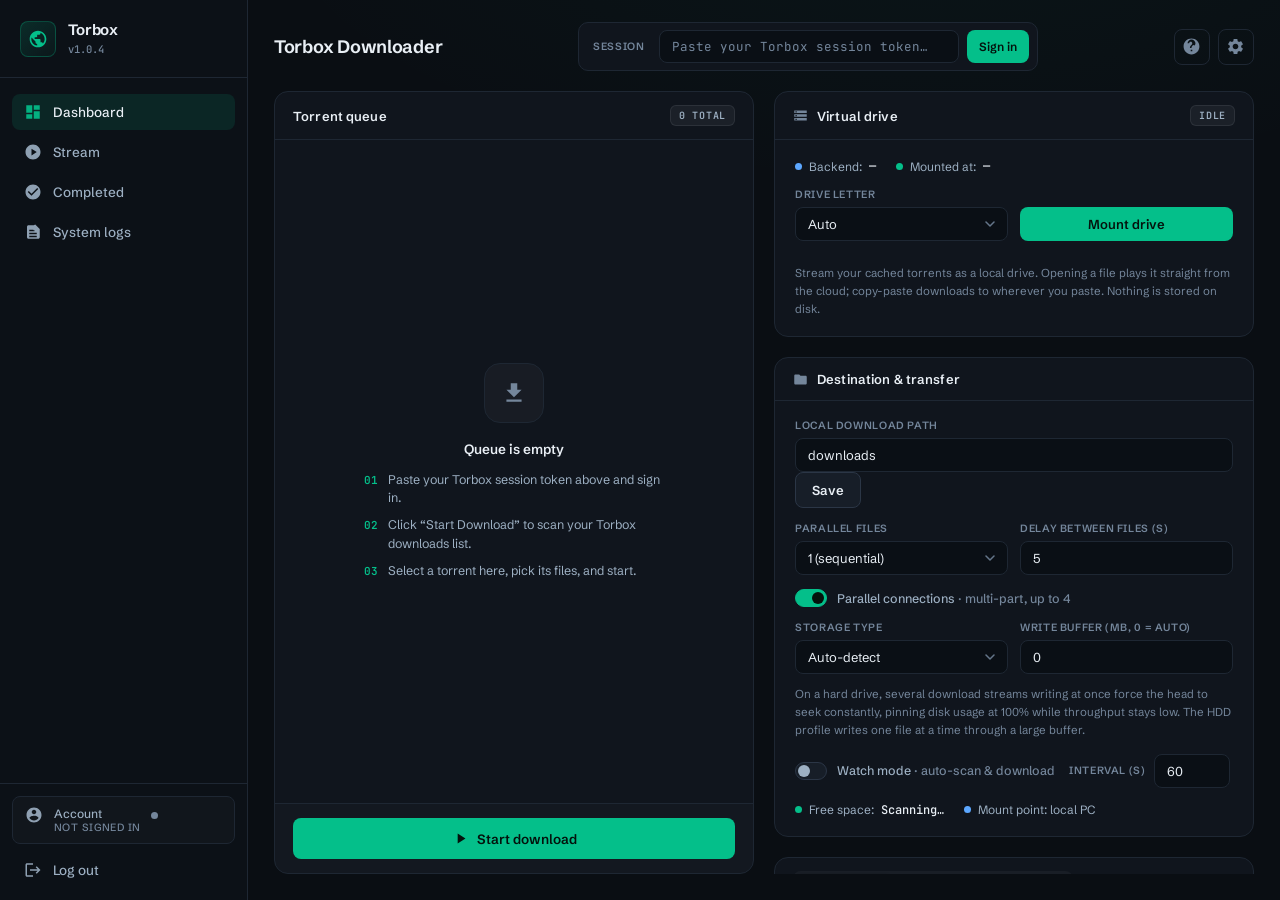
==== commit a86ad034: "feat(stream): add the Stream tab with poster rails and breadcrumb Stage 5 of the Stream tab plan.  -" ====
--- a/gui/index.html
+++ b/gui/index.html
@@ -32,6 +32,10 @@
                 <a href="#" class="menu-item active" onclick="switchTab('dashboard')">
                     <svg viewBox="0 0 24 24" width="18" height="18" class="menu-icon" aria-hidden="true"><path d="M3 13h8V3H3v10zm0 8h8v-6H3v6zm10 0h8V11h-8v10zm0-18v6h8V3h-8z"/></svg>
                     <span>Dashboard</span>
+                </a>
+                <a href="#" class="menu-item" onclick="switchTab('stream')">
+                    <svg viewBox="0 0 24 24" width="18" height="18" class="menu-icon" aria-hidden="true"><path d="M12 2C6.48 2 2 6.48 2 12s4.48 10 10 10 10-4.48 10-10S17.52 2 12 2zm-2 14.5v-9l7 4.5-7 4.5z"/></svg>
+                    <span>Stream</span>
                 </a>
                 <a href="#" class="menu-item" onclick="switchTab('completed')">
                     <svg viewBox="0 0 24 24" width="18" height="18" class="menu-icon" aria-hidden="true"><path d="M12 2C6.48 2 2 6.48 2 12s4.48 10 10 10 10-4.48 10-10S17.52 2 12 2zm-2 15l-5-5 1.41-1.41L10 14.17l7.59-7.59L19 8l-9 9z"/></svg>
@@ -264,6 +268,35 @@
                 </div>
             </div>
 
+            <!-- Stream View -->
+            <div class="tab-content hidden" id="stream-view">
+                <div class="stream-shell">
+                    <div class="stream-toolbar">
+                        <button class="stream-back-btn" id="stream-back-btn" onclick="StreamPage.goUp()"
+                                title="Up one level" aria-label="Up one level" style="display:none;">
+                            <svg viewBox="0 0 24 24" width="18" height="18" aria-hidden="true"><path d="M20 11H7.83l5.59-5.59L12 4l-8 8 8 8 1.41-1.41L7.83 13H20v-2z"/></svg>
+                        </button>
+                        <nav class="stream-breadcrumb" id="stream-breadcrumb" aria-label="Breadcrumb"></nav>
+                        <button class="btn btn-secondary btn-sm" id="stream-refresh-btn" onclick="StreamPage.refresh()">Refresh</button>
+                    </div>
+
+                    <div class="stream-hero">
+                        <div class="stream-hero-inner">
+                            <span class="stream-hero-kicker">Library</span>
+                            <h2 id="stream-hero-title">Your library</h2>
+                            <p id="stream-hero-sub">Browse your TorBox torrents as posters. No link is resolved until you open a file.</p>
+                        </div>
+                    </div>
+
+                    <div class="stream-body" id="stream-body">
+                        <div class="stream-loading">
+                            <div class="spinner"></div>
+                            <p>Reading folder…</p>
+                        </div>
+                    </div>
+                </div>
+            </div>
+
             <!-- Completed View -->
             <div class="tab-content hidden" id="completed-view">
                 <div class="card full-width-card">
@@ -405,5 +438,6 @@
 
     <div id="toast-container" role="status" aria-live="polite"></div>
     <script src="app.js"></script>
+    <script src="stream.js"></script>
 </body>
 </html>
--- a/gui/style.css
+++ b/gui/style.css
@@ -1874,3 +1874,327 @@
         display: none;
     }
 }
+
+/* ============================================================
+   Stream tab — a lazy media browser.
+   Reuses the app's charcoal/emerald tokens; the rails are the one
+   borrowed idea, not a Netflix clone.
+   ============================================================ */
+
+#stream-view {
+    flex-direction: column;
+    overflow: hidden;
+}
+
+.stream-shell {
+    display: flex;
+    flex-direction: column;
+    flex-grow: 1;
+    min-width: 0;
+    overflow: hidden;
+    gap: 16px;
+}
+
+.stream-toolbar {
+    display: flex;
+    align-items: center;
+    gap: 10px;
+    flex-shrink: 0;
+}
+
+.stream-back-btn {
+    display: inline-flex;
+    align-items: center;
+    justify-content: center;
+    width: 32px;
+    height: 32px;
+    flex-shrink: 0;
+    border: 1px solid var(--border-color);
+    border-radius: var(--radius-sm);
+    background: var(--bg-panel);
+    color: var(--text-secondary);
+    cursor: pointer;
+    transition: background 150ms var(--ease-out), color 150ms var(--ease-out);
+}
+
+.stream-back-btn:hover {
+    background: var(--bg-raised);
+    color: var(--text-primary);
+    border-color: var(--border-hover);
+}
+
+.stream-back-btn svg {
+    fill: currentColor;
+}
+
+.stream-breadcrumb {
+    display: flex;
+    align-items: center;
+    gap: 6px;
+    flex-grow: 1;
+    min-width: 0;
+    overflow-x: auto;
+    scrollbar-width: none;
+    font-size: 13px;
+    white-space: nowrap;
+}
+
+.stream-breadcrumb::-webkit-scrollbar {
+    display: none;
+}
+
+.stream-crumb {
+    border: none;
+    background: none;
+    color: var(--text-muted);
+    font: inherit;
+    cursor: pointer;
+    padding: 4px 6px;
+    border-radius: var(--radius-sm);
+    transition: color 150ms var(--ease-out), background 150ms var(--ease-out);
+}
+
+.stream-crumb:hover {
+    color: var(--accent-emerald-bright);
+    background: var(--accent-emerald-dim);
+}
+
+.stream-crumb--current {
+    color: var(--text-primary);
+    font-weight: 600;
+    padding: 4px 6px;
+}
+
+.stream-crumb-sep {
+    color: var(--border-hover);
+}
+
+.stream-hero {
+    position: relative;
+    flex-shrink: 0;
+    border: 1px solid var(--border-color);
+    border-radius: var(--radius-lg);
+    padding: 20px 22px;
+    overflow: hidden;
+    background:
+        radial-gradient(520px 220px at 12% -40%, rgba(4, 191, 138, 0.16), transparent 70%),
+        linear-gradient(135deg, var(--bg-raised), var(--bg-panel));
+}
+
+.stream-hero-kicker {
+    display: inline-block;
+    font-family: var(--font-mono);
+    font-size: 10.5px;
+    letter-spacing: 0.14em;
+    text-transform: uppercase;
+    color: var(--accent-emerald);
+    margin-bottom: 6px;
+}
+
+.stream-hero-inner h2 {
+    font-size: 21px;
+    font-weight: 600;
+    letter-spacing: -0.01em;
+    color: var(--text-primary);
+    overflow: hidden;
+    text-overflow: ellipsis;
+    white-space: nowrap;
+}
+
+.stream-hero-inner p {
+    margin-top: 5px;
+    font-size: 12.5px;
+    color: var(--text-secondary);
+}
+
+.stream-body {
+    flex-grow: 1;
+    overflow-y: auto;
+    overflow-x: hidden;
+    min-height: 0;
+    display: flex;
+    flex-direction: column;
+    gap: 22px;
+    padding-bottom: 6px;
+}
+
+.stream-rail {
+    display: flex;
+    flex-direction: column;
+    gap: 10px;
+}
+
+.stream-rail-head {
+    display: flex;
+    align-items: baseline;
+    gap: 8px;
+}
+
+.stream-rail-head h3 {
+    font-size: 13px;
+    font-weight: 600;
+    letter-spacing: 0.02em;
+    color: var(--text-primary);
+}
+
+.stream-rail-count {
+    font-family: var(--font-mono);
+    font-size: 11px;
+    color: var(--text-muted);
+}
+
+.stream-rail-track {
+    display: flex;
+    gap: 12px;
+    overflow-x: auto;
+    scroll-snap-type: x proximity;
+    padding-bottom: 6px;
+}
+
+.stream-rail-track::-webkit-scrollbar {
+    height: 8px;
+}
+
+.stream-rail-track::-webkit-scrollbar-thumb {
+    background: var(--border-strong);
+    border-radius: 4px;
+}
+
+.stream-card {
+    scroll-snap-align: start;
+    flex: 0 0 auto;
+    width: 138px;
+    display: flex;
+    flex-direction: column;
+    gap: 7px;
+    padding: 0;
+    border: none;
+    background: none;
+    text-align: left;
+    font: inherit;
+    color: inherit;
+    cursor: pointer;
+}
+
+.stream-card-poster {
+    position: relative;
+    display: flex;
+    align-items: center;
+    justify-content: center;
+    aspect-ratio: 2 / 3;
+    width: 100%;
+    border: 1px solid var(--border-color);
+    border-radius: var(--radius-md);
+    background: linear-gradient(160deg, var(--bg-raised), var(--bg-inset));
+    color: var(--text-muted);
+    transition: border-color 160ms var(--ease-out), transform 160ms var(--ease-out),
+        box-shadow 160ms var(--ease-out), color 160ms var(--ease-out);
+}
+
+.stream-card-poster svg {
+    fill: currentColor;
+    opacity: 0.75;
+}
+
+.stream-card:hover .stream-card-poster,
+.stream-card:focus-visible .stream-card-poster {
+    border-color: var(--accent-emerald);
+    transform: translateY(-3px);
+    box-shadow: var(--shadow-pop);
+    color: var(--accent-emerald-bright);
+}
+
+.stream-card:focus-visible {
+    outline: none;
+}
+
+.stream-card--folder .stream-card-poster {
+    background: linear-gradient(160deg, var(--bg-raised), var(--bg-panel));
+    color: var(--text-secondary);
+}
+
+.stream-card-badge {
+    position: absolute;
+    top: 7px;
+    right: 7px;
+    font-family: var(--font-mono);
+    font-size: 9px;
+    letter-spacing: 0.08em;
+    text-transform: uppercase;
+    color: var(--accent-emerald-bright);
+    background: rgba(4, 191, 138, 0.14);
+    border: 1px solid rgba(4, 191, 138, 0.28);
+    border-radius: 999px;
+    padding: 2px 6px;
+}
+
+.stream-card-name {
+    font-size: 12px;
+    color: var(--text-primary);
+    line-height: 1.35;
+    display: -webkit-box;
+    -webkit-line-clamp: 2;
+    -webkit-box-orient: vertical;
+    overflow: hidden;
+    word-break: break-word;
+}
+
+.stream-card-meta {
+    font-family: var(--font-mono);
+    font-size: 10.5px;
+    color: var(--text-muted);
+}
+
+.stream-card--skeleton {
+    cursor: default;
+}
+
+.stream-card--skeleton .stream-card-poster {
+    border-style: dashed;
+    animation: stream-pulse 1.4s ease-in-out infinite;
+}
+
+.stream-skeleton-line {
+    height: 9px;
+    border-radius: 4px;
+    background: var(--bg-raised);
+    animation: stream-pulse 1.4s ease-in-out infinite;
+}
+
+.stream-skeleton-line.short {
+    width: 55%;
+}
+
+@keyframes stream-pulse {
+    0%, 100% { opacity: 0.55; }
+    50% { opacity: 0.95; }
+}
+
+.stream-message {
+    display: flex;
+    flex-direction: column;
+    align-items: center;
+    justify-content: center;
+    gap: 12px;
+    flex-grow: 1;
+    padding: 40px 20px;
+    text-align: center;
+    color: var(--text-secondary);
+    border: 1px dashed var(--border-color);
+    border-radius: var(--radius-lg);
+}
+
+.stream-message--error {
+    color: var(--accent-red);
+    border-color: rgba(255, 107, 96, 0.35);
+}
+
+.stream-loading {
+    display: flex;
+    flex-direction: column;
+    align-items: center;
+    justify-content: center;
+    gap: 12px;
+    flex-grow: 1;
+    color: var(--text-muted);
+}
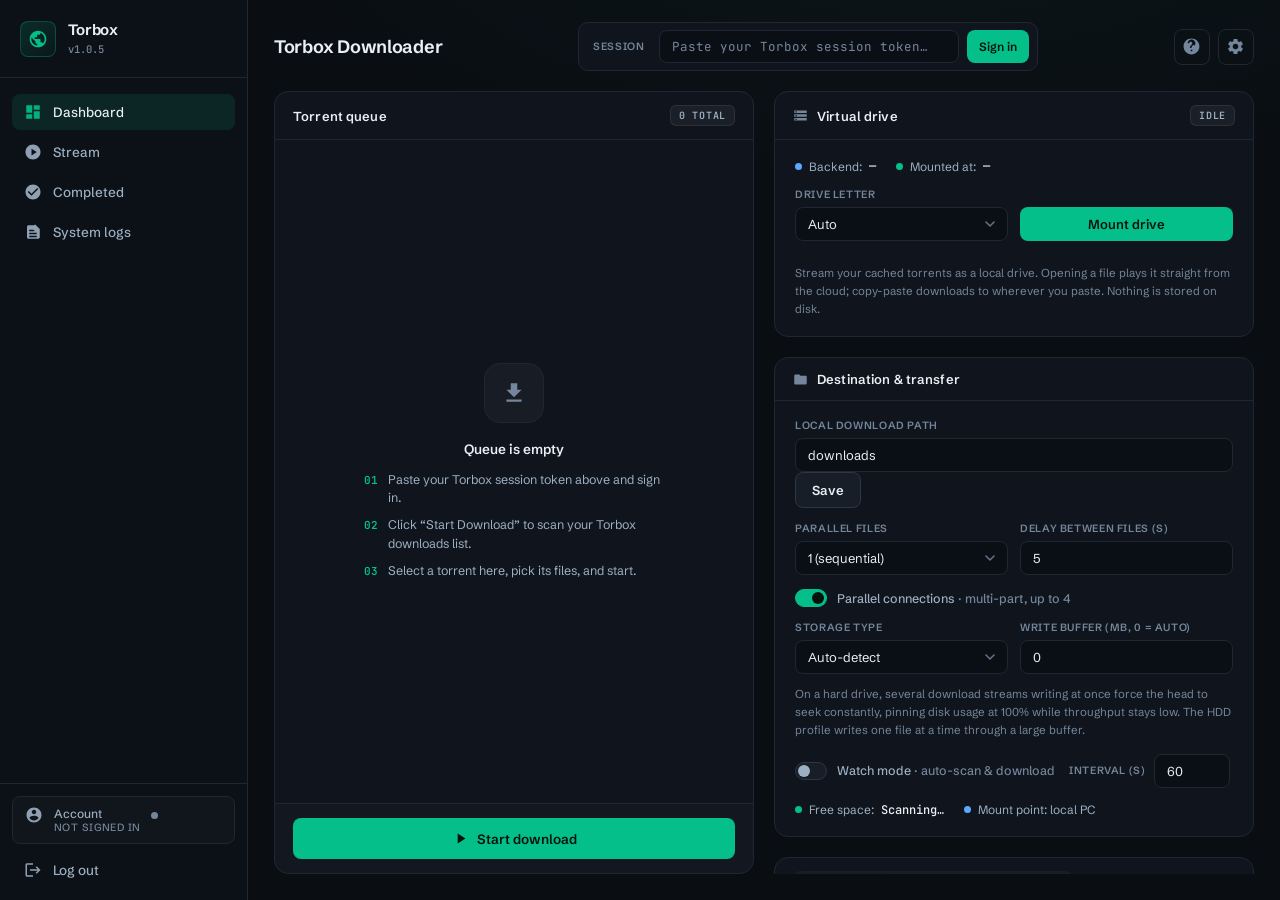
==== commit 7b97d6d4: "chore(stream): add the nocache dev flag, lifecycle logging and docs Stage 7, the final polish pass. " ====
--- a/gui/index.html
+++ b/gui/index.html
@@ -24,7 +24,7 @@
                 </div>
                 <div class="logo-text">
                     <h2>Torbox</h2>
-                    <span>v1.0.4</span>
+                    <span>v1.0.5</span>
                 </div>
             </div>
 
@@ -436,6 +436,26 @@
         </div>
     </div>
 
+    <!-- Stream playback overlay: video player, image lightbox, link actions -->
+    <div id="stream-player" class="stream-player" role="dialog" aria-modal="true"
+         aria-labelledby="stream-player-title" style="display: none;">
+        <div class="stream-player-bar">
+            <div class="stream-player-heading">
+                <span class="stream-player-kind" id="stream-player-kind"></span>
+                <h3 class="stream-player-title" id="stream-player-title"></h3>
+            </div>
+            <div class="stream-player-actions">
+                <button class="btn btn-secondary btn-sm" id="stream-player-copy"
+                        data-action="player-copy" hidden>Copy link</button>
+                <a class="btn btn-secondary btn-sm" id="stream-player-open" target="_blank"
+                   rel="noopener noreferrer" hidden>Open in new tab</a>
+                <a class="btn btn-secondary btn-sm" id="stream-player-download" hidden>Download</a>
+                <button class="close-modal" id="stream-player-close" aria-label="Close player" title="Close">&times;</button>
+            </div>
+        </div>
+        <div class="stream-player-stage" id="stream-player-stage"></div>
+    </div>
+
     <div id="toast-container" role="status" aria-live="polite"></div>
     <script src="app.js"></script>
     <script src="stream.js"></script>
--- a/gui/style.css
+++ b/gui/style.css
@@ -2198,3 +2198,205 @@
     flex-grow: 1;
     color: var(--text-muted);
 }
+
+/* ============================================================
+   Stream player — video, image lightbox and link actions
+   ============================================================ */
+
+.stream-player {
+    position: fixed;
+    inset: 0;
+    z-index: 1200;
+    display: flex;
+    flex-direction: column;
+    background: rgba(4, 7, 11, 0.94);
+    backdrop-filter: blur(10px);
+    -webkit-backdrop-filter: blur(10px);
+    opacity: 0;
+    transition: opacity 0.18s ease-out;
+}
+
+.stream-player.active {
+    opacity: 1;
+}
+
+.stream-player-bar {
+    align-items: center;
+    border-bottom: 1px solid var(--border-color);
+    display: flex;
+    flex-shrink: 0;
+    gap: 16px;
+    justify-content: space-between;
+    padding: 12px 18px;
+}
+
+.stream-player-heading {
+    align-items: center;
+    display: flex;
+    gap: 10px;
+    min-width: 0;
+}
+
+.stream-player-kind {
+    background: var(--accent-emerald-dim);
+    border: 1px solid rgba(4, 191, 138, 0.3);
+    border-radius: 999px;
+    color: var(--accent-emerald-bright);
+    flex-shrink: 0;
+    font-family: var(--font-mono);
+    font-size: 10px;
+    letter-spacing: 0.06em;
+    padding: 3px 9px;
+    text-transform: uppercase;
+    white-space: nowrap;
+}
+
+.stream-player-kind:empty {
+    display: none;
+}
+
+.stream-player-title {
+    color: var(--text-primary);
+    font-size: 14.5px;
+    font-weight: 600;
+    letter-spacing: -0.01em;
+    margin: 0;
+    overflow: hidden;
+    text-overflow: ellipsis;
+    white-space: nowrap;
+}
+
+.stream-player-actions {
+    align-items: center;
+    display: flex;
+    flex-shrink: 0;
+    gap: 8px;
+}
+
+/* .btn sets its own display, so the hidden attribute needs to win here. */
+.stream-player-actions [hidden],
+.stream-player-note-actions [hidden] {
+    display: none;
+}
+
+.stream-player-stage {
+    align-items: center;
+    display: flex;
+    flex-grow: 1;
+    justify-content: center;
+    min-height: 0;
+    overflow: hidden;
+    padding: 20px;
+}
+
+.stream-player-media {
+    background: #000;
+    border-radius: var(--radius-md);
+    box-shadow: var(--shadow-modal);
+    max-height: 100%;
+    max-width: 100%;
+}
+
+.stream-player-media--image {
+    background: none;
+    box-shadow: none;
+    object-fit: contain;
+}
+
+/* Unsupported container / no-preview panel */
+.stream-player-note {
+    align-items: center;
+    color: var(--text-secondary);
+    display: flex;
+    flex-direction: column;
+    gap: 12px;
+    max-width: 440px;
+    text-align: center;
+}
+
+.stream-player-note h4 {
+    color: var(--text-primary);
+    font-size: 16px;
+    font-weight: 600;
+    letter-spacing: -0.01em;
+    margin: 0;
+}
+
+.stream-player-note p {
+    font-size: 13.5px;
+    line-height: 1.6;
+    margin: 0;
+}
+
+.stream-player-note-icon {
+    align-items: center;
+    background: var(--bg-raised);
+    border: 1px solid var(--border-strong);
+    border-radius: 14px;
+    color: var(--text-muted);
+    display: flex;
+    height: 66px;
+    justify-content: center;
+    width: 66px;
+}
+
+.stream-player-note-actions {
+    display: flex;
+    flex-wrap: wrap;
+    gap: 8px;
+    justify-content: center;
+    margin-top: 4px;
+}
+
+.stream-player-note--error {
+    color: var(--accent-red);
+}
+
+/* Image lightbox */
+.stream-lightbox {
+    align-items: center;
+    display: flex;
+    height: 100%;
+    justify-content: center;
+    position: relative;
+    width: 100%;
+}
+
+.stream-lightbox-nav {
+    align-items: center;
+    background: rgba(16, 21, 29, 0.82);
+    border: 1px solid var(--border-strong);
+    border-radius: 50%;
+    color: var(--text-primary);
+    cursor: pointer;
+    display: flex;
+    height: 46px;
+    justify-content: center;
+    position: absolute;
+    top: 50%;
+    transform: translateY(-50%);
+    transition: background-color 0.15s ease-out, border-color 0.15s ease-out;
+    width: 46px;
+}
+
+.stream-lightbox-nav:hover {
+    background: var(--bg-raised);
+    border-color: var(--border-hover);
+}
+
+.stream-lightbox-nav--prev { left: 8px; }
+.stream-lightbox-nav--next { right: 8px; }
+
+.stream-lightbox-counter {
+    background: rgba(16, 21, 29, 0.82);
+    border: 1px solid var(--border-strong);
+    border-radius: 999px;
+    bottom: 10px;
+    color: var(--text-secondary);
+    font-family: var(--font-mono);
+    font-size: 11.5px;
+    left: 50%;
+    padding: 4px 12px;
+    position: absolute;
+    transform: translateX(-50%);
+}
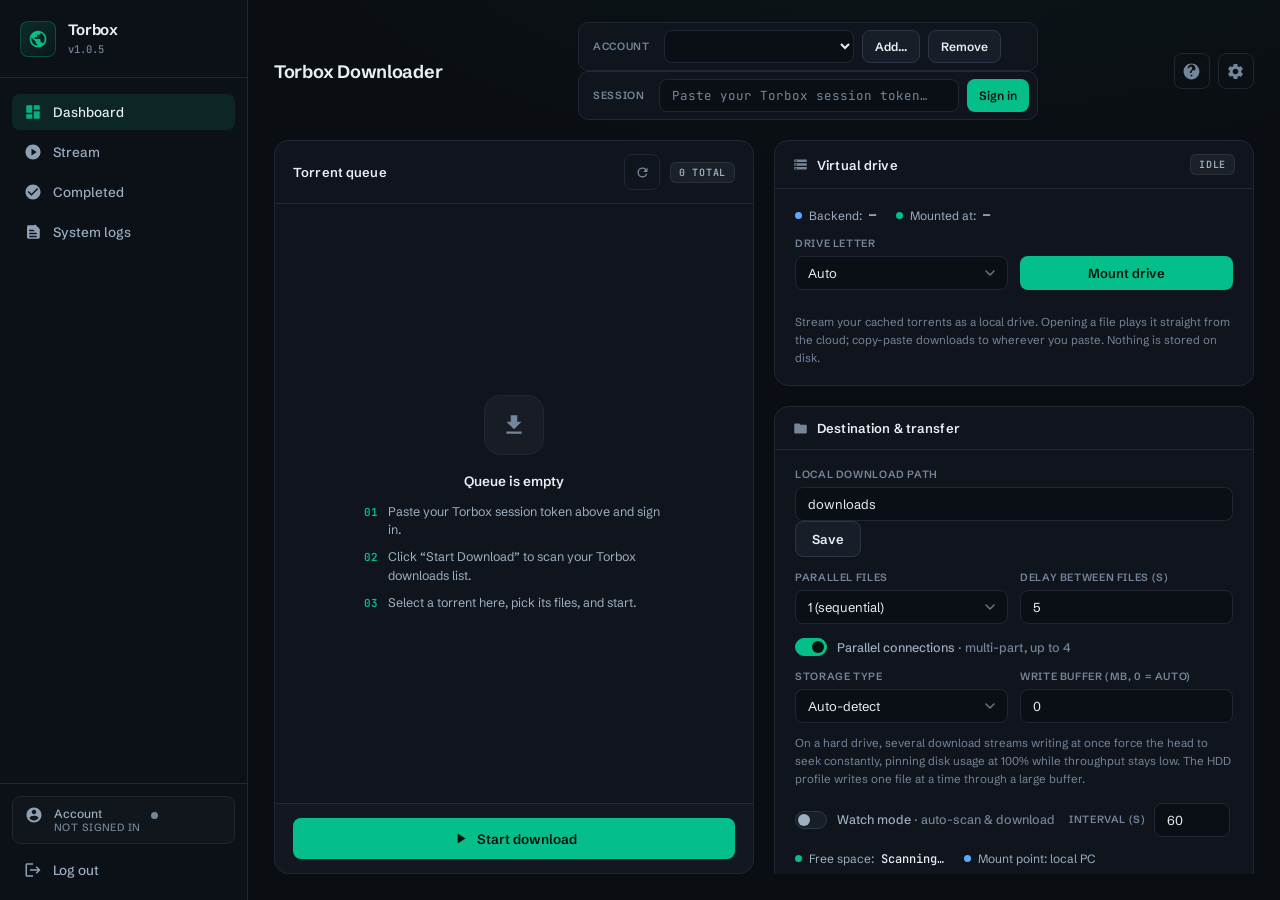
==== commit bd29cd87: "feat: add multi-account support via named login profiles Introduce account profiles that store a ful" ====
--- a/gui/index.html
+++ b/gui/index.html
@@ -72,6 +72,14 @@
                 </div>
 
                 <div class="header-center">
+                    <div class="cookie-input-box" id="profile-box">
+                        <label for="profile-select">Account</label>
+                        <div class="input-wrapper">
+                            <select id="profile-select" class="profile-select" onchange="onProfileChange(this.value)" title="Active Torbox account"></select>
+                            <button class="btn btn-secondary btn-sm" onclick="openAddProfileModal()" title="Sign in to another account">Add…</button>
+                            <button class="btn btn-secondary btn-sm" id="remove-profile-btn-header" onclick="removeActiveProfile()" title="Remove the selected account" hidden>Remove</button>
+                        </div>
+                    </div>
                     <div class="cookie-input-box">
                         <label for="session-token-input">Session</label>
                         <div class="input-wrapper">
@@ -94,7 +102,12 @@
                     <div class="card torrent-queue-card">
                         <div class="card-header">
                             <h3>Torrent queue</h3>
-                            <span class="badge" id="queue-count">0 total</span>
+                            <div style="display: flex; align-items: center; gap: 10px;">
+                                <button class="icon-btn queue-refresh-btn" id="queue-refresh-btn" onclick="refreshTorrents()" title="Scan Torbox again" aria-label="Refresh torrent list">
+                                    <svg viewBox="0 0 24 24" width="15" height="15" aria-hidden="true"><path d="M17.65 6.35A7.958 7.958 0 0 0 12 4c-4.42 0-7.99 3.58-7.99 8s3.57 8 7.99 8c3.73 0 6.84-2.55 7.73-6h-2.08A5.99 5.99 0 0 1 12 18c-3.31 0-6-2.69-6-6s2.69-6 6-6c1.66 0 3.14.69 4.22 1.78L13 11h7V4l-2.35 2.35z"/></svg>
+                                </button>
+                                <span class="badge" id="queue-count">0 total</span>
+                            </div>
                         </div>
 
                         <div class="queue-list" id="queue-container">
@@ -449,11 +462,53 @@
                         data-action="player-copy" hidden>Copy link</button>
                 <a class="btn btn-secondary btn-sm" id="stream-player-open" target="_blank"
                    rel="noopener noreferrer" hidden>Open in new tab</a>
+                <button class="btn btn-secondary btn-sm" id="stream-player-vlc"
+                        data-action="player-vlc" hidden>Open in VLC</button>
                 <a class="btn btn-secondary btn-sm" id="stream-player-download" hidden>Download</a>
                 <button class="close-modal" id="stream-player-close" aria-label="Close player" title="Close">&times;</button>
             </div>
         </div>
         <div class="stream-player-stage" id="stream-player-stage"></div>
+    </div>
+
+    <!-- Add-account modal: one-time interactive sign-in for another profile -->
+    <div id="add-profile-modal" class="modal-overlay" style="display: none;">
+        <div class="modal-content">
+            <div class="modal-header">
+                <h3>Add a Torbox account</h3>
+                <button class="close-modal" onclick="closeAddProfileModal()" aria-label="Close">&times;</button>
+            </div>
+            <div class="modal-body">
+                <div id="add-profile-setup">
+                    <p class="hint-text" style="margin-bottom: 16px;">
+                        Name the account, then sign in once in the browser window that opens.
+                        The saved session refreshes itself, so you will not have to log in again.
+                    </p>
+                    <div style="margin-bottom: 18px;">
+                        <label class="field-label" for="profile-name-input" style="margin-bottom: 8px;">Profile name</label>
+                        <input type="text" id="profile-name-input" class="profile-name-input" placeholder="e.g. backup" autocomplete="off" spellcheck="false" />
+                        <p class="hint-text" style="margin-top: 6px;">Letters, digits, dots, dashes and underscores only.</p>
+                    </div>
+                    <button class="btn btn-primary btn-large" style="width: 100%;" id="add-profile-start-btn" onclick="startAddProfile()">
+                        <svg viewBox="0 0 24 24" width="16" height="16" class="btn-icon" aria-hidden="true"><path d="M12 2C6.48 2 2 6.48 2 12s4.48 10 10 10 10-4.48 10-10S17.52 2 12 2zm1 15h-2v-6h2v6zm0-8h-2V7h2v2z"/></svg>
+                        <span>Sign in</span>
+                    </button>
+                </div>
+
+                <div id="add-progress-container" style="display: none; margin-top: 10px;">
+                    <div class="progress-bar-wrapper">
+                        <div id="add-profile-progress-bar"></div>
+                    </div>
+                    <p id="add-profile-status" class="hint-text" style="text-align: center;">Waiting for sign-in…</p>
+                    <button class="btn btn-primary btn-large" id="add-profile-retry-btn" style="width: 100%; margin-top: 12px; display: none;" onclick="startAddProfile()">Try again</button>
+                    <button class="btn btn-secondary btn-large" style="width: 100%; margin-top: 12px;" onclick="cancelAddProfile()">Cancel</button>
+                </div>
+            </div>
+            <div class="modal-footer">
+                <button class="btn btn-secondary" id="remove-profile-btn" onclick="removeActiveProfile()">Remove this account</button>
+                <button class="btn btn-secondary" onclick="closeAddProfileModal()">Close</button>
+            </div>
+        </div>
     </div>
 
     <div id="toast-container" role="status" aria-live="polite"></div>
--- a/gui/style.css
+++ b/gui/style.css
@@ -360,6 +360,102 @@
 .input-wrapper input:focus {
     border-color: rgba(4, 191, 138, 0.55);
     box-shadow: var(--ring);
+}
+
+/* Account picker: a native select styled to sit beside the session field. */
+.input-wrapper select.profile-select {
+    background-color: var(--bg-inset);
+    border: 1px solid var(--border-color);
+    border-radius: var(--radius-sm);
+    color: var(--text-primary);
+    padding: 7px 10px;
+    font-size: 12.5px;
+    font-family: inherit;
+    flex-grow: 1;
+    min-width: 0;
+    max-width: 190px;
+    outline: none;
+    cursor: pointer;
+    transition: border-color 0.15s ease-out, box-shadow 0.15s ease-out;
+}
+
+.input-wrapper select.profile-select:focus {
+    border-color: rgba(4, 191, 138, 0.55);
+    box-shadow: var(--ring);
+}
+
+.profile-name-input {
+    width: 100%;
+    background-color: var(--bg-inset);
+    border: 1px solid var(--border-color);
+    border-radius: var(--radius-sm);
+    color: var(--text-primary);
+    padding: 9px 12px;
+    font-size: 13px;
+    font-family: var(--font-mono);
+    outline: none;
+    transition: border-color 0.15s ease-out, box-shadow 0.15s ease-out;
+}
+
+.profile-name-input:focus {
+    border-color: rgba(4, 191, 138, 0.55);
+    box-shadow: var(--ring);
+}
+
+/* Sign-in progress: an indeterminate bar, since the wait is on a human. */
+#add-profile-progress-bar {
+    background: linear-gradient(90deg, #069970, var(--accent-emerald-bright));
+    border-radius: 999px;
+    height: 100%;
+    width: 0%;
+}
+
+#add-profile-progress-bar.indeterminate {
+    width: 35%;
+    animation: profile-progress-slide 1.5s ease-in-out infinite;
+}
+
+@keyframes profile-progress-slide {
+    0% { margin-left: 0%; }
+    50% { margin-left: 65%; }
+    100% { margin-left: 0%; }
+}
+
+#add-profile-status.login-failed {
+    color: var(--accent-red);
+}
+
+@media (prefers-reduced-motion: reduce) {
+    #add-profile-progress-bar.indeterminate {
+        animation: none;
+        width: 100%;
+    }
+}
+
+/* Dashboard torrent-queue refresh button: compact round icon that spins
+   while the scan request is in flight. */
+.queue-refresh-btn {
+    width: 28px;
+    height: 28px;
+    border-radius: 999px;
+}
+
+.queue-refresh-btn:disabled {
+    opacity: 0.55;
+    cursor: default;
+}
+
+.queue-refresh-btn.is-spinning svg {
+    animation: queue-refresh-spin 0.9s linear infinite;
+    transform-origin: 50% 50%;
+}
+
+@keyframes queue-refresh-spin {
+    to { transform: rotate(360deg); }
+}
+
+@media (prefers-reduced-motion: reduce) {
+    .queue-refresh-btn.is-spinning svg { animation: none; }
 }
 
 .header-right {
@@ -2044,26 +2140,15 @@
 }
 
 .stream-rail-track {
-    display: flex;
-    gap: 12px;
-    overflow-x: auto;
-    scroll-snap-type: x proximity;
-    padding-bottom: 6px;
-}
-
-.stream-rail-track::-webkit-scrollbar {
-    height: 8px;
-}
-
-.stream-rail-track::-webkit-scrollbar-thumb {
-    background: var(--border-strong);
-    border-radius: 4px;
+    display: grid;
+    /* auto-fill (not auto-fit) keeps the empty tracks, so a rail with two
+       items keeps normal-sized cards instead of stretching them. min() keeps
+       the track from overflowing a container narrower than one card. */
+    grid-template-columns: repeat(auto-fill, minmax(min(138px, 100%), 1fr));
+    gap: 16px 14px;
 }
 
 .stream-card {
-    scroll-snap-align: start;
-    flex: 0 0 auto;
-    width: 138px;
     display: flex;
     flex-direction: column;
     gap: 7px;
@@ -2303,6 +2388,31 @@
     object-fit: contain;
 }
 
+/* A remuxed video carries a line of explanation underneath it. */
+.stream-player-video {
+    align-items: center;
+    display: flex;
+    flex-direction: column;
+    gap: 10px;
+    max-height: 100%;
+    max-width: 100%;
+    min-height: 0;
+}
+
+.stream-player-video .stream-player-media {
+    flex: 0 1 auto;
+    min-height: 0;
+}
+
+.stream-player-notice {
+    color: var(--text-muted);
+    font-size: 12px;
+    line-height: 1.5;
+    margin: 0;
+    max-width: 660px;
+    text-align: center;
+}
+
 /* Unsupported container / no-preview panel */
 .stream-player-note {
     align-items: center;
